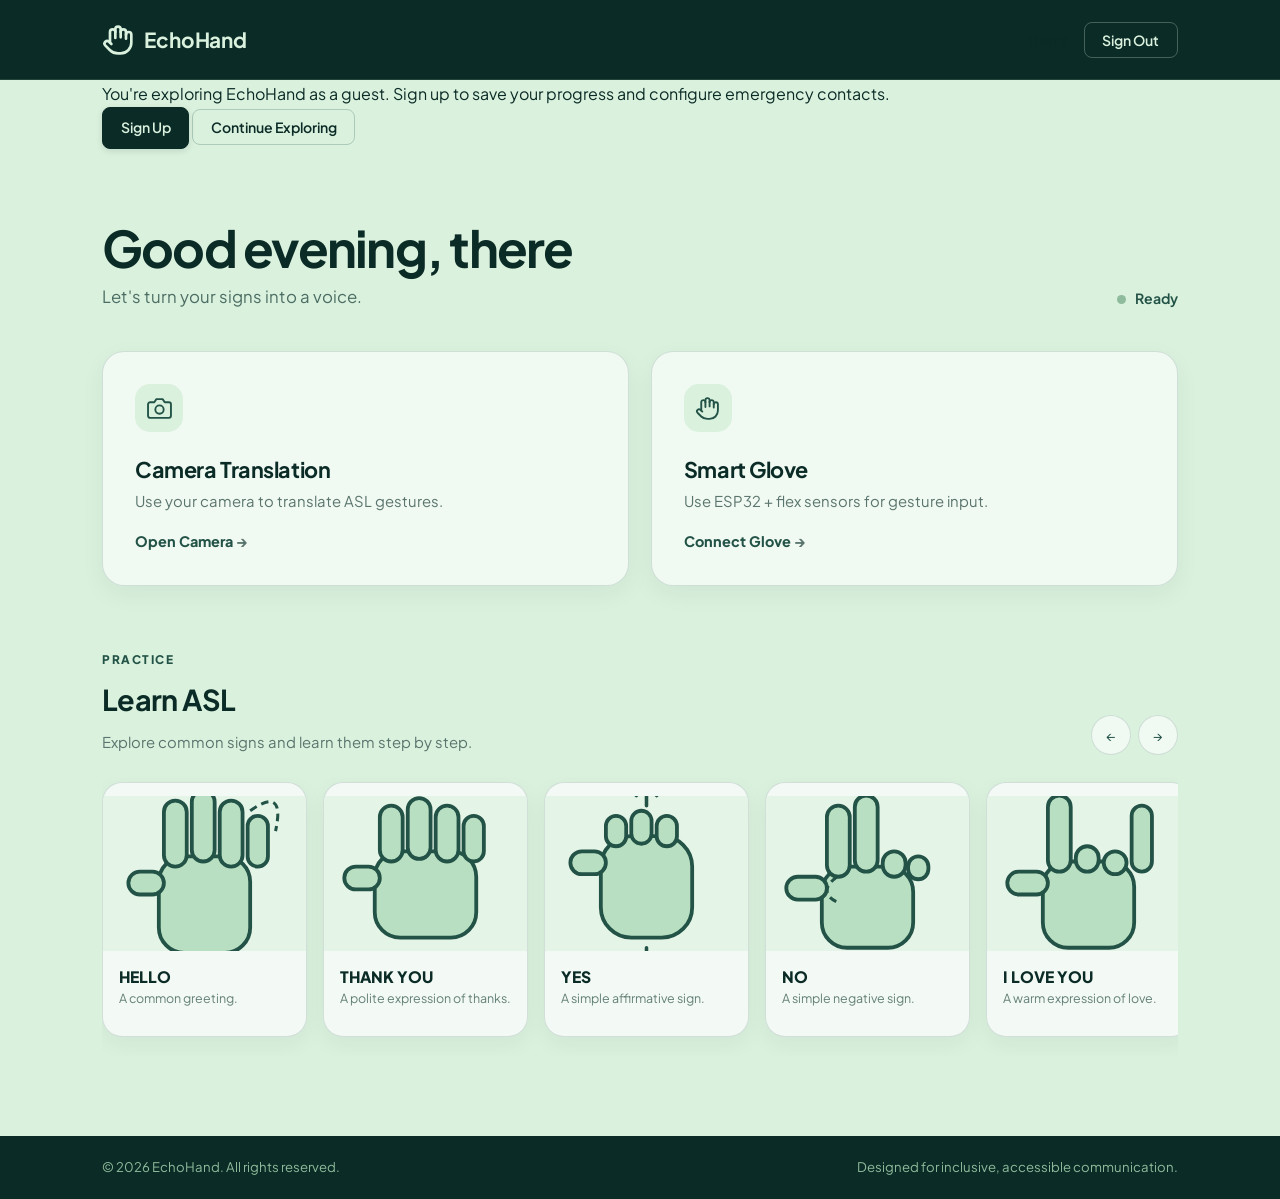
==== frontend/dashboard.html @ af63d583 "added cv model" ====
<!DOCTYPE html>
<html lang="en">
<head>
  <meta charset="UTF-8">
  <meta name="viewport" content="width=device-width, initial-scale=1.0">
  <meta name="description" content="EchoHand Dashboard — ASL communication workspace.">
  <title>Dashboard — EchoHand</title>

  <link rel="stylesheet" href="css/style.css">
  <link rel="stylesheet" href="css/dashboard.css">
</head>
<body>

  <!-- HEADER -->
  <header class="site-header db-header" id="siteHeader">
    <div class="container nav-container">
      <a href="index.html" class="brand-logo" aria-label="EchoHand Home">
        <span class="brand-icon">
          <svg viewBox="0 0 24 24" fill="none" stroke="currentColor" stroke-width="2"
               stroke-linecap="round" stroke-linejoin="round" aria-hidden="true">
            <path d="M18 11V6a2 2 0 0 0-2-2v0a2 2 0 0 0-2 2v0"/>
            <path d="M14 10V4a2 2 0 0 0-2-2v0a2 2 0 0 0-2 2v2"/>
            <path d="M10 10.5V6a2 2 0 0 0-2-2v0a2 2 0 0 0-2 2v8"/>
            <path d="M18 8a2 2 0 1 1 4 0v6a8 8 0 0 1-8 8h-2c-2.8 0-4.5-.86-5.99-2.34l-3.6-3.6a2 2 0 0 1 2.83-2.82L7 15"/>
          </svg>
        </span>
        <span>EchoHand</span>
      </a>


      <div class="nav-actions">
        <span class="db-user-name" id="dbUserName">Guest</span>
        <button class="btn btn-secondary btn-sm" id="dbLogoutBtn">Sign Out</button>
        <button class="mobile-nav-toggle" id="mobileNavToggle" aria-label="Open Navigation Menu">
          <svg width="22" height="22" viewBox="0 0 24 24" fill="none" stroke="currentColor"
               stroke-width="2" stroke-linecap="round" stroke-linejoin="round" aria-hidden="true">
            <line x1="3" y1="12" x2="21" y2="12"/>
            <line x1="3" y1="6" x2="21" y2="6"/>
            <line x1="3" y1="18" x2="21" y2="18"/>
          </svg>
        </button>
      </div>
    </div>
  </header>

  <!-- GUEST BANNER -->
  <div class="guest-banner" id="guestBanner" hidden>
    <div class="container guest-banner-inner">
      <p>You're exploring EchoHand as a guest. Sign up to save your progress and configure emergency contacts.</p>
      <div class="guest-banner-actions">
        <a href="login.html#signup" class="btn btn-primary btn-sm">Sign Up</a>
        <button class="btn btn-secondary btn-sm" id="dismissGuestBanner">Continue Exploring</button>
      </div>
    </div>
  </div>

  <!-- MAIN DASHBOARD -->
  <main class="db-main">
    <div class="container">

      <section class="db-greeting" aria-label="Greeting">
        <div class="db-greeting-text">
          <h1 id="dbGreeting">Good morning</h1>
          <p>Let's turn your signs into a voice.</p>
        </div>

        <div class="db-greeting-meta" id="dbGreetingMeta">
          <span class="db-status-dot"></span>
          <span>Ready</span>
        </div>
      </section>

      <!-- ONLY TWO MAIN INPUT CHOICES -->
      <section class="input-choice-grid" aria-label="Translation input methods">

        <button class="input-choice-card" id="openCameraBtn" type="button"
                aria-haspopup="dialog" aria-controls="cameraModal">
          <span class="input-choice-icon" aria-hidden="true">
            <svg viewBox="0 0 24 24" fill="none" stroke="currentColor" stroke-width="1.8"
                 stroke-linecap="round" stroke-linejoin="round">
              <path d="M23 19a2 2 0 0 1-2 2H3a2 2 0 0 1-2-2V8a2 2 0 0 1 2-2h4l2-3h6l2 3h4a2 2 0 0 1 2 2z"/>
              <circle cx="12" cy="13" r="4"/>
            </svg>
          </span>
          <span class="input-choice-content">
            <strong>Camera Translation</strong>
            <span>Use your camera to translate ASL gestures.</span>
            <em>Open Camera <span aria-hidden="true">→</span></em>
          </span>
        </button>

        <button class="input-choice-card" id="openGloveBtn" type="button"
                aria-haspopup="dialog" aria-controls="gloveModal">
          <span class="input-choice-icon" aria-hidden="true">
            <svg viewBox="0 0 24 24" fill="none" stroke="currentColor" stroke-width="1.8"
                 stroke-linecap="round" stroke-linejoin="round">
              <path d="M18 11V6a2 2 0 0 0-2-2v0a2 2 0 0 0-2 2v0"/>
              <path d="M14 10V4a2 2 0 0 0-2-2v0a2 2 0 0 0-2 2v2"/>
              <path d="M10 10.5V6a2 2 0 0 0-2-2v0a2 2 0 0 0-2 2v8"/>
              <path d="M18 8a2 2 0 1 1 4 0v6a8 8 0 0 1-8 8h-2c-2.8 0-4.5-.86-5.99-2.34l-3.6-3.6a2 2 0 0 1 2.83-2.82L7 15"/>
            </svg>
          </span>
          <span class="input-choice-content">
            <strong>Smart Glove</strong>
            <span>Use ESP32 + flex sensors for gesture input.</span>
            <em>Connect Glove <span aria-hidden="true">→</span></em>
          </span>
        </button>

      </section>

      <!-- ASL CARDS BELOW INPUT CHOICES -->
      <section class="asl-section" aria-labelledby="aslSectionTitle">
        <div class="section-heading-row">
          <div>
            <span class="section-eyebrow">Practice</span>
            <h2 id="aslSectionTitle">Learn ASL</h2>
            <p>Explore common signs and learn them step by step.</p>
          </div>

          <div class="scroll-controls" aria-label="ASL card navigation">
            <button type="button" class="scroll-arrow" id="aslScrollPrev"
                    aria-label="Scroll ASL cards left">←</button>
            <button type="button" class="scroll-arrow" id="aslScrollNext"
                    aria-label="Scroll ASL cards right">→</button>
          </div>
        </div>

        <div class="asl-card-track" id="aslCardTrack" tabindex="0"
             aria-label="Scrollable ASL gesture cards">

          <!-- HELLO: open hand raised near forehead, palm out -->
          <button class="asl-card" type="button" data-gesture="HELLO"
                  aria-expanded="false" aria-controls="aslExpandPanel">
            <span class="asl-card-image" aria-hidden="true">
              <svg viewBox="0 0 80 90" fill="none" xmlns="http://www.w3.org/2000/svg">
                <!-- palm -->
                <rect x="22" y="38" width="36" height="38" rx="10" fill="#b8dfc2" stroke="#235347" stroke-width="1.5"/>
                <!-- thumb -->
                <rect x="10" y="44" width="14" height="9" rx="4.5" fill="#b8dfc2" stroke="#235347" stroke-width="1.5"/>
                <!-- index -->
                <rect x="24" y="16" width="9" height="26" rx="4.5" fill="#b8dfc2" stroke="#235347" stroke-width="1.5"/>
                <!-- middle -->
                <rect x="35" y="12" width="9" height="28" rx="4.5" fill="#b8dfc2" stroke="#235347" stroke-width="1.5"/>
                <!-- ring -->
                <rect x="46" y="16" width="9" height="26" rx="4.5" fill="#b8dfc2" stroke="#235347" stroke-width="1.5"/>
                <!-- little -->
                <rect x="57" y="22" width="8" height="20" rx="4" fill="#b8dfc2" stroke="#235347" stroke-width="1.5"/>
                <!-- motion arc -->
                <path d="M58 20 Q72 10 68 28" stroke="#235347" stroke-width="1.2" stroke-dasharray="3 2" fill="none"/>
              </svg>
            </span>
            <span class="asl-card-name">HELLO</span>
            <span class="asl-card-description">A common greeting.</span>
          </button>

          <!-- THANK YOU: flat hand moves forward from chin -->
          <button class="asl-card" type="button" data-gesture="THANK YOU"
                  aria-expanded="false" aria-controls="aslExpandPanel">
            <span class="asl-card-image" aria-hidden="true">
              <svg viewBox="0 0 80 90" fill="none" xmlns="http://www.w3.org/2000/svg">
                <rect x="20" y="36" width="40" height="34" rx="10" fill="#b8dfc2" stroke="#235347" stroke-width="1.5"/>
                <rect x="8" y="42" width="14" height="9" rx="4.5" fill="#b8dfc2" stroke="#235347" stroke-width="1.5"/>
                <rect x="22" y="18" width="9" height="22" rx="4.5" fill="#b8dfc2" stroke="#235347" stroke-width="1.5"/>
                <rect x="33" y="15" width="9" height="24" rx="4.5" fill="#b8dfc2" stroke="#235347" stroke-width="1.5"/>
                <rect x="44" y="18" width="9" height="22" rx="4.5" fill="#b8dfc2" stroke="#235347" stroke-width="1.5"/>
                <rect x="55" y="22" width="8" height="18" rx="4" fill="#b8dfc2" stroke="#235347" stroke-width="1.5"/>
                <!-- forward arrow -->
                <path d="M40 78 L40 88 M36 84 L40 88 L44 84" stroke="#235347" stroke-width="1.5" stroke-linecap="round" stroke-linejoin="round"/>
              </svg>
            </span>
            <span class="asl-card-name">THANK YOU</span>
            <span class="asl-card-description">A polite expression of thanks.</span>
          </button>

          <!-- YES: fist nodding up and down -->
          <button class="asl-card" type="button" data-gesture="YES"
                  aria-expanded="false" aria-controls="aslExpandPanel">
            <span class="asl-card-image" aria-hidden="true">
              <svg viewBox="0 0 80 90" fill="none" xmlns="http://www.w3.org/2000/svg">
                <!-- fist body -->
                <rect x="22" y="30" width="36" height="40" rx="12" fill="#b8dfc2" stroke="#235347" stroke-width="1.5"/>
                <!-- curled finger tops -->
                <rect x="24" y="22" width="8" height="12" rx="4" fill="#b8dfc2" stroke="#235347" stroke-width="1.5"/>
                <rect x="34" y="20" width="8" height="13" rx="4" fill="#b8dfc2" stroke="#235347" stroke-width="1.5"/>
                <rect x="44" y="22" width="8" height="12" rx="4" fill="#b8dfc2" stroke="#235347" stroke-width="1.5"/>
                <!-- thumb side -->
                <rect x="10" y="36" width="14" height="9" rx="4.5" fill="#b8dfc2" stroke="#235347" stroke-width="1.5"/>
                <!-- nod arrows -->
                <path d="M40 74 L40 82" stroke="#235347" stroke-width="1.4" stroke-linecap="round"/>
                <path d="M36 78 L40 82 L44 78" stroke="#235347" stroke-width="1.4" stroke-linecap="round" stroke-linejoin="round"/>
                <path d="M40 18 L40 10" stroke="#235347" stroke-width="1.4" stroke-linecap="round"/>
                <path d="M36 14 L40 10 L44 14" stroke="#235347" stroke-width="1.4" stroke-linecap="round" stroke-linejoin="round"/>
              </svg>
            </span>
            <span class="asl-card-name">YES</span>
            <span class="asl-card-description">A simple affirmative sign.</span>
          </button>

          <!-- NO: index + middle tap thumb twice -->
          <button class="asl-card" type="button" data-gesture="NO"
                  aria-expanded="false" aria-controls="aslExpandPanel">
            <span class="asl-card-image" aria-hidden="true">
              <svg viewBox="0 0 80 90" fill="none" xmlns="http://www.w3.org/2000/svg">
                <rect x="22" y="42" width="36" height="32" rx="10" fill="#b8dfc2" stroke="#235347" stroke-width="1.5"/>
                <!-- thumb extended -->
                <rect x="8" y="46" width="16" height="9" rx="4.5" fill="#b8dfc2" stroke="#235347" stroke-width="1.5"/>
                <!-- index extended -->
                <rect x="24" y="18" width="9" height="28" rx="4.5" fill="#b8dfc2" stroke="#235347" stroke-width="1.5"/>
                <!-- middle extended -->
                <rect x="35" y="14" width="9" height="30" rx="4.5" fill="#b8dfc2" stroke="#235347" stroke-width="1.5"/>
                <!-- ring curled -->
                <rect x="46" y="36" width="9" height="10" rx="4.5" fill="#b8dfc2" stroke="#235347" stroke-width="1.5"/>
                <!-- little curled -->
                <rect x="56" y="38" width="8" height="9" rx="4" fill="#b8dfc2" stroke="#235347" stroke-width="1.5"/>
                <!-- tap motion -->
                <path d="M28 46 Q20 52 28 56" stroke="#235347" stroke-width="1.2" stroke-dasharray="3 2" fill="none"/>
              </svg>
            </span>
            <span class="asl-card-name">NO</span>
            <span class="asl-card-description">A simple negative sign.</span>
          </button>

          <!-- I LOVE YOU: thumb + index + little extended -->
          <button class="asl-card" type="button" data-gesture="I LOVE YOU"
                  aria-expanded="false" aria-controls="aslExpandPanel">
            <span class="asl-card-image" aria-hidden="true">
              <svg viewBox="0 0 80 90" fill="none" xmlns="http://www.w3.org/2000/svg">
                <rect x="22" y="40" width="36" height="34" rx="10" fill="#b8dfc2" stroke="#235347" stroke-width="1.5"/>
                <!-- thumb -->
                <rect x="8" y="44" width="16" height="9" rx="4.5" fill="#b8dfc2" stroke="#235347" stroke-width="1.5"/>
                <!-- index up -->
                <rect x="24" y="14" width="9" height="30" rx="4.5" fill="#b8dfc2" stroke="#235347" stroke-width="1.5"/>
                <!-- middle curled -->
                <rect x="35" y="34" width="9" height="10" rx="4.5" fill="#b8dfc2" stroke="#235347" stroke-width="1.5"/>
                <!-- ring curled -->
                <rect x="46" y="36" width="9" height="9" rx="4.5" fill="#b8dfc2" stroke="#235347" stroke-width="1.5"/>
                <!-- little up -->
                <rect x="57" y="18" width="8" height="26" rx="4" fill="#b8dfc2" stroke="#235347" stroke-width="1.5"/>
              </svg>
            </span>
            <span class="asl-card-name">I LOVE YOU</span>
            <span class="asl-card-description">A warm expression of love.</span>
          </button>

          <!-- HELP: flat hand on fist, lifts up -->
          <button class="asl-card asl-card--help" type="button" data-gesture="HELP"
                  aria-expanded="false" aria-controls="aslExpandPanel">
            <span class="asl-card-image" aria-hidden="true">
              <svg viewBox="0 0 80 90" fill="none" xmlns="http://www.w3.org/2000/svg">
                <!-- bottom fist -->
                <rect x="20" y="52" width="40" height="28" rx="12" fill="#c2d9c8" stroke="#235347" stroke-width="1.5"/>
                <!-- top flat hand -->
                <rect x="16" y="30" width="48" height="26" rx="10" fill="#b8dfc2" stroke="#235347" stroke-width="2"/>
                <!-- fingers on top hand -->
                <rect x="20" y="14" width="8" height="18" rx="4" fill="#b8dfc2" stroke="#235347" stroke-width="1.5"/>
                <rect x="30" y="10" width="8" height="22" rx="4" fill="#b8dfc2" stroke="#235347" stroke-width="1.5"/>
                <rect x="40" y="12" width="8" height="20" rx="4" fill="#b8dfc2" stroke="#235347" stroke-width="1.5"/>
                <rect x="50" y="16" width="8" height="16" rx="4" fill="#b8dfc2" stroke="#235347" stroke-width="1.5"/>
                <!-- upward arrow -->
                <path d="M40 82 L40 90" stroke="#80564f" stroke-width="1.5" stroke-linecap="round"/>
                <path d="M36 86 L40 90 L44 86" stroke="#80564f" stroke-width="1.5" stroke-linecap="round" stroke-linejoin="round"/>
              </svg>
            </span>
            <span class="asl-card-name">HELP</span>
            <span class="asl-card-description">Emergency gesture</span>
            <span class="asl-card-badge">Emergency</span>
          </button>

        </div>

        <!-- INLINE EXPAND PANEL — appears below the card track -->
        <div class="asl-expand-panel" id="aslExpandPanel" hidden
             role="region" aria-label="Gesture lesson">

          <div class="asl-expand-header">
            <div class="asl-expand-title-row">
              <span class="asl-expand-gesture-icon" id="aslExpandIcon" aria-hidden="true"></span>
              <div>
                <h3 id="aslExpandTitle">HELLO</h3>
                <span class="asl-expand-badge" id="aslExpandBadge"></span>
              </div>
            </div>
            <button class="asl-expand-close" id="aslExpandClose" type="button" aria-label="Close lesson panel">✕</button>
          </div>

          <div class="asl-expand-body">
            <div class="asl-expand-visual" id="aslExpandVisual" aria-hidden="true"></div>
            <div class="asl-expand-copy">
              <p class="asl-expand-step-label" id="aslExpandStepLabel">Step 1</p>
              <p class="asl-expand-step-title" id="aslExpandStepTitle"></p>
              <p class="asl-expand-step-text" id="aslExpandStepText"></p>
            </div>
          </div>

          <div class="asl-expand-nav">
            <button class="btn btn-secondary btn-sm" id="aslExpandPrev" type="button">← Previous</button>
            <span class="asl-expand-counter" id="aslExpandCounter">1 / 1</span>
            <button class="btn btn-primary btn-sm" id="aslExpandNext" type="button">Next →</button>
          </div>

        </div>
      </section>

    </div>
  </main>

  <!-- SHARED MODAL BACKDROP -->
  <div class="modal-backdrop" id="modalBackdrop" aria-hidden="true"></div>

  <!-- CAMERA MODAL -->
  <div class="eh-modal" id="cameraModal" role="dialog" aria-modal="true"
       aria-labelledby="cameraModalTitle" hidden>
    <div class="eh-modal-header">
      <div class="eh-modal-title-row">
        <div class="eh-modal-icon">
          <svg viewBox="0 0 24 24" fill="none" stroke="currentColor" stroke-width="2"
               stroke-linecap="round" stroke-linejoin="round" aria-hidden="true">
            <path d="M23 19a2 2 0 0 1-2 2H3a2 2 0 0 1-2-2V8a2 2 0 0 1 2-2h4l2-3h6l2 3h4a2 2 0 0 1 2 2z"/>
            <circle cx="12" cy="13" r="4"/>
          </svg>
        </div>
        <h2 id="cameraModalTitle">Camera Translation</h2>
      </div>
      <button class="eh-modal-close" id="closeCameraModal" type="button"
              aria-label="Close camera translation">
        ×
      </button>
    </div>

    <div class="camera-preview-area" id="cameraPreviewArea">
      <video id="cameraFeed" autoplay playsinline muted aria-label="Camera feed"></video>

      <div class="camera-placeholder" id="cameraPlaceholder">
        <svg viewBox="0 0 24 24" fill="none" stroke="currentColor" stroke-width="1.5"
             stroke-linecap="round" stroke-linejoin="round" aria-hidden="true">
          <path d="M23 19a2 2 0 0 1-2 2H3a2 2 0 0 1-2-2V8a2 2 0 0 1 2-2h4l2-3h6l2 3h4a2 2 0 0 1 2 2z"/>
          <circle cx="12" cy="13" r="4"/>
        </svg>
        <strong id="cameraStateTitle">Camera not started</strong>
        <span id="cameraStateText">The translation panel is ready. Start the camera when you're ready.</span>
      </div>
    </div>

    <div class="camera-status-row">
      <span class="status-indicator" id="cameraStatusIndicator"></span>
      <span id="cameraStatusLabel">Camera inactive</span>
    </div>

    <div class="camera-controls">
      <button class="btn btn-primary btn-sm" id="startCameraBtn" type="button">Start Camera</button>
      <button class="btn btn-secondary btn-sm" id="stopCameraBtn" type="button" hidden>Stop Camera</button>
      <button class="btn btn-secondary btn-sm" id="cameraDemoBtn" type="button">Demo Gesture</button>
    </div>

    <!-- Subtitle-like output BELOW the camera -->
    <div class="translation-output translation-output--camera">
      <div class="translation-subtitle" id="cameraSubtitle" aria-live="polite" aria-atomic="true">
        <span class="subtitle-placeholder">Detected words will appear here…</span>
      </div>

      <button class="speak-btn" id="cameraSpeakBtn" type="button" hidden>
        <span aria-hidden="true">🔊</span> Speak
      </button>
    </div>

    <div class="eh-modal-footer">
      <button class="btn btn-secondary btn-sm" id="clearCameraBtn" type="button">Clear</button>
      <span class="modal-source-tag">Source: Camera</span>
    </div>
  </div>

  <!-- GLOVE MODAL -->
  <div class="eh-modal" id="gloveModal" role="dialog" aria-modal="true"
       aria-labelledby="gloveModalTitle" hidden>
    <div class="eh-modal-header">
      <div class="eh-modal-title-row">
        <div class="eh-modal-icon">
          <svg viewBox="0 0 24 24" fill="none" stroke="currentColor" stroke-width="2"
               stroke-linecap="round" stroke-linejoin="round" aria-hidden="true">
            <path d="M18 11V6a2 2 0 0 0-2-2v0a2 2 0 0 0-2 2v0"/>
            <path d="M14 10V4a2 2 0 0 0-2-2v0a2 2 0 0 0-2 2v2"/>
            <path d="M10 10.5V6a2 2 0 0 0-2-2v0a2 2 0 0 0-2 2v8"/>
            <path d="M18 8a2 2 0 1 1 4 0v6a8 8 0 0 1-8 8h-2c-2.8 0-4.5-.86-5.99-2.34l-3.6-3.6a2 2 0 0 1 2.83-2.82L7 15"/>
          </svg>
        </div>
        <h2 id="gloveModalTitle">Smart Glove</h2>
      </div>
      <button class="eh-modal-close" id="closeGloveModal" type="button"
              aria-label="Close smart glove">
        ×
      </button>
    </div>

    <div class="glove-status-row">
      <div>
        <span class="status-indicator" id="gloveStatusIndicator"></span>
        <strong id="gloveStatusText">Glove not connected</strong>
      </div>
      <button class="btn btn-primary btn-sm" id="connectGloveBtn" type="button">Connect Demo</button>
    </div>

    <div class="glove-waiting-state" id="gloveWaitingState">
      <div class="glove-waiting-icon">🧤</div>
      <strong>Waiting for glove input</strong>
      <span>The panel is open. Connect the ESP32 later, or use Demo to test the interface now.</span>
    </div>

    <div class="glove-sensors" id="gloveSensors" hidden>
      <p class="glove-sensors-label">Flex Sensor Readings</p>

      <div class="sensor-row">
        <span>Thumb</span>
        <div class="sensor-bar-track"><div class="sensor-bar" id="sensorThumb"></div></div>
        <output id="sensorThumbVal">0%</output>
      </div>
      <div class="sensor-row">
        <span>Index</span>
        <div class="sensor-bar-track"><div class="sensor-bar" id="sensorIndex"></div></div>
        <output id="sensorIndexVal">0%</output>
      </div>
      <div class="sensor-row">
        <span>Middle</span>
        <div class="sensor-bar-track"><div class="sensor-bar" id="sensorMiddle"></div></div>
        <output id="sensorMiddleVal">0%</output>
      </div>
      <div class="sensor-row">
        <span>Ring</span>
        <div class="sensor-bar-track"><div class="sensor-bar" id="sensorRing"></div></div>
        <output id="sensorRingVal">0%</output>
      </div>
      <div class="sensor-row">
        <span>Little</span>
        <div class="sensor-bar-track"><div class="sensor-bar" id="sensorLittle"></div></div>
        <output id="sensorLittleVal">0%</output>
      </div>
    </div>

    <!-- Glove output is intentionally simpler than camera output -->
    <div class="translation-output translation-output--glove">
      <span class="glove-detected-label">Detected Gesture</span>
      <div class="glove-gesture-display" id="gloveGestureDisplay" aria-live="polite">—</div>

      <button class="speak-btn" id="gloveSpeakBtn" type="button" hidden>
        <span aria-hidden="true">🔊</span> Speak
      </button>
    </div>

    <div class="eh-modal-footer">
      <span class="modal-source-tag">Source: Smart Glove</span>
    </div>
  </div>

  <!-- ASL LEARNING DETAIL MODAL -->
  <div class="eh-modal eh-modal--wide" id="aslModal" role="dialog" aria-modal="true"
       aria-labelledby="aslModalTitle" hidden>
    <div class="eh-modal-header">
      <div class="eh-modal-title-row">
        <div class="eh-modal-icon">✋</div>
        <h2 id="aslModalTitle">Learn ASL</h2>
      </div>
      <button class="eh-modal-close" id="closeAslModal" type="button"
              aria-label="Close ASL lesson">×</button>
    </div>

    <div class="asl-lesson">
      <div class="asl-lesson-image" id="aslLessonImage">
        <img id="aslLessonImg" src="" alt="" hidden>
        <div class="asl-lesson-placeholder" id="aslLessonPlaceholder">
          Gesture illustration
        </div>
      </div>

      <div class="asl-lesson-copy">
        <span class="section-eyebrow" id="aslLessonEyebrow">Gesture</span>
        <h3 id="aslLessonTitle">HELLO</h3>
        <span class="asl-lesson-badge" id="aslLessonBadge"></span>
        <p id="aslLessonInstruction">Follow the steps to learn this sign.</p>
      </div>
    </div>

    <div class="asl-step-nav">
      <button class="btn btn-secondary btn-sm" id="aslPrevBtn" type="button">← Previous</button>
      <span id="aslStepCounter">Step 1 of 1</span>
      <button class="btn btn-primary btn-sm" id="aslNextBtn" type="button">Next →</button>
    </div>
  </div>

  <!-- EMERGENCY MODAL -->
  <div class="eh-modal" id="emergencyModal" role="dialog" aria-modal="true"
       aria-labelledby="emergencyModalTitle" hidden>
    <div class="eh-modal-header eh-modal-header--emergency">
      <div class="eh-modal-title-row">
        <div class="eh-modal-icon">!</div>
        <h2 id="emergencyModalTitle">Emergency Help</h2>
      </div>
      <button class="eh-modal-close" id="closeEmergencyModal" type="button"
              aria-label="Close emergency help">×</button>
    </div>

    <div class="emergency-help-badge">HELP — Emergency Gesture</div>

    <div class="emergency-gesture-visual">
      <div class="emergency-image-placeholder">HELP gesture illustration</div>
    </div>

    <div class="emergency-info-text">
      <p>Use the <strong>HELP</strong> gesture when emergency assistance is needed.</p>
      <ul>
        <li>EchoHand can request your current browser location.</li>
        <li>A Google Maps location link can be prepared.</li>
        <li>Saved emergency contacts can be used later when MongoDB/backend integration is added.</li>
      </ul>
    </div>

    <div class="emergency-location-box" id="emergencyLocationBox" hidden>
      <span id="emergencyLocationText"></span>
    </div>

    <div class="emergency-contacts-list" id="emergencyContactsList"></div>

    <div class="eh-modal-footer emergency-modal-footer">
      <button class="btn btn-secondary btn-sm" id="emergencyGetLocationBtn" type="button">
        Get My Location
      </button>
      <button class="btn btn-primary btn-sm" id="emergencyAlertBtn" type="button" hidden>
        Prepare Alert
      </button>
    </div>
  </div>

  <footer class="site-footer site-footer--slim">
    <div class="container">
      <div class="footer-bottom">
        <p>&copy; 2026 EchoHand. All rights reserved.</p>
        <p>Designed for inclusive, accessible communication.</p>
      </div>
    </div>
  </footer>

  <!-- Keep your existing global app.js. These dashboard modules are independent. -->
  <script src="js/app.js"></script>
  <script src="js/speech.js"></script>
  <script src="js/camera.js"></script>
  <script src="js/glove.js"></script>
  <script src="js/asl-learning.js"></script>
  <script src="js/emergency.js"></script>
  <script src="js/dashboard.js"></script>
</body>
</html>
---- frontend/css/style.css ----
/* ==========================================================================
   ECHOHAND - Core Design System & Global Styles
   Aesthetic: Calm, Soothing, Warm, Minimal, Accessible, Human-Centered
   Dominant Background: #DAF1DE (70% Light Mint)
   Palette: #051F20 | #0B2B26 | #163832 | #235347 | #8EBB9B | #DAF1DE
   ========================================================================== */

@import url('https://fonts.googleapis.com/css2?family=Plus+Jakarta+Sans:wght@300;400;500;600;700;800&family=Lora:ital,wght@0,400;0,500;1,400&display=swap');

:root {
  /* EchoHand Palette */
  --c-mint-light: #DAF1DE;
  /* 70% Dominant Base Background */
  --c-white-tint: #FFFFFF;
  /* Clean Card Surfaces */
  --c-mint-surface: #Eaf5ec;
  /* Soft tinted surfaces */
  --c-mint-sage: #8EBB9B;
  /* Medium Sage Accent */
  --c-forest-border: #235347;
  /* Refined border & divider tone */
  --c-forest-muted: #163832;
  /* Secondary Text */
  --c-forest-deep: #0B2B26;
  /* Headings & Dark Elements */
  --c-forest-dark: #051F20;
  /* Primary Body Text & Footers */

  /* Semantic UI Tokens */
  --bg-page: var(--c-mint-light);
  --bg-card: var(--c-white-tint);
  --bg-card-hover: #F8FDF9;
  --bg-pill: rgba(35, 83, 71, 0.08);

  --text-main: #051F20;
  --text-body: #163832;
  --text-muted: #3a5c53;
  --text-inverse: #DAF1DE;

  --border-subtle: rgba(35, 83, 71, 0.12);
  --border-card: rgba(35, 83, 71, 0.10);
  --border-focus: #235347;

  /* Restrained Warm Accent for Emergency (Calm, Not Alarmist) */
  --warm-accent: #C85A48;
  --warm-accent-subtle: rgba(200, 90, 72, 0.08);
  --warm-accent-border: rgba(200, 90, 72, 0.25);

  /* Subtle, Soft Shadows */
  --shadow-subtle: 0 2px 8px rgba(5, 31, 32, 0.03);
  --shadow-card: 0 8px 30px rgba(5, 31, 32, 0.05);
  --shadow-hover: 0 12px 36px rgba(5, 31, 32, 0.08);

  /* Typography */
  --font-sans: 'Plus Jakarta Sans', -apple-system, BlinkMacSystemFont, 'Segoe UI', Roboto, sans-serif;
  --font-serif: 'Lora', Georgia, serif;

  /* Layout */
  --max-width: 1140px;
  --header-height: 80px;
  --radius-sm: 8px;
  --radius-md: 14px;
  --radius-lg: 20px;
  --radius-full: 9999px;
  --transition-smooth: 0.25s cubic-bezier(0.2, 0.8, 0.2, 1);
}

/* Base Resets */
*,
*::before,
*::after {
  box-sizing: border-box;
  margin: 0;
  padding: 0;
}

html {
  scroll-behavior: smooth;
  font-size: 16px;
  -webkit-font-smoothing: antialiased;
  -moz-osx-font-smoothing: grayscale;
}

body {
  font-family: var(--font-sans);
  background-color: var(--bg-page);
  color: var(--text-main);
  line-height: 1.7;
  min-height: 100vh;
  position: relative;
  overflow-x: hidden;
}

.container {
  width: 100%;
  max-width: var(--max-width);
  margin-left: auto;
  margin-right: auto;
  padding-left: 2rem;
  padding-right: 2rem;
}

:focus-visible {
  outline: 2px solid var(--c-forest-border);
  outline-offset: 3px;
}

a {
  color: inherit;
  text-decoration: none;
  transition: color var(--transition-smooth);
}

button {
  font-family: inherit;
  cursor: pointer;
  border: none;
  background: none;
}

img,
svg {
  display: block;
  max-width: 100%;
}

/* ==========================================================================
   SIMPLE, CLEAN NAVBAR
   ========================================================================== */
.site-header {
  position: sticky;
  top: 0;
  z-index: 1000;
  height: var(--header-height);
  background: var(--c-forest-deep);
  border-bottom: 1px solid rgba(218, 241, 222, 0.12);
  transition: background var(--transition-smooth), border-color var(--transition-smooth);
}

.site-header.scrolled {
  background: #08211d;
  border-bottom-color: rgba(218, 241, 222, 0.18);
  box-shadow: 0 4px 16px rgba(5, 31, 32, 0.15);
}

.nav-container {
  display: flex;
  align-items: center;
  justify-content: space-between;
  height: 100%;
}

/* Calm Logo */
.brand-logo {
  display: flex;
  align-items: center;
  gap: 0.65rem;
  font-size: 1.3rem;
  font-weight: 700;
  letter-spacing: -0.01em;
  color: var(--c-mint-light);
}

.brand-icon {
  width: 32px;
  height: 32px;
  color: var(--c-mint-light);
  display: flex;
  align-items: center;
  justify-content: center;
}

.nav-menu {
  display: flex;
  align-items: center;
  list-style: none;
  gap: 2.25rem;
}

.nav-link {
  font-size: 0.95rem;
  font-weight: 500;
  color: var(--c-mint-light);
  opacity: 0.85;
  position: relative;
  padding: 0.4rem 0;
  transition: all var(--transition-smooth);
}

.nav-link:hover {
  opacity: 1;
  color: #FFFFFF;
}

.nav-link::after {
  content: '';
  position: absolute;
  bottom: 0;
  left: 50%;
  width: 0;
  height: 2px;
  background-color: var(--c-mint-sage);
  transition: width var(--transition-smooth), left var(--transition-smooth);
  border-radius: 2px;
}

.nav-link:hover::after {
  width: 100%;
  left: 0;
}

.nav-actions {
  display: flex;
  align-items: center;
  gap: 1rem;
}

/* Header Action Buttons */
.site-header .btn-secondary {
  color: var(--c-mint-light);
  border-color: rgba(218, 241, 222, 0.28);
}

.site-header .btn-secondary:hover {
  background-color: rgba(218, 241, 222, 0.12);
  border-color: var(--c-mint-light);
  color: #FFFFFF;
}

.site-header .btn-primary {
  background-color: var(--c-mint-light);
  color: var(--c-forest-dark);
  border-color: var(--c-mint-light);
  font-weight: 700;
}

.site-header .btn-primary:hover {
  background-color: #FFFFFF;
  color: var(--c-forest-dark);
  border-color: #FFFFFF;
  box-shadow: 0 4px 14px rgba(0, 0, 0, 0.25);
}

.mobile-nav-toggle {
  display: none;
  width: 40px;
  height: 40px;
  border-radius: var(--radius-sm);
  color: var(--c-mint-light);
  align-items: center;
  justify-content: center;
}

/* ==========================================================================
   BUTTONS & ACCENTS
   ========================================================================== */
.btn {
  display: inline-flex;
  align-items: center;
  justify-content: center;
  gap: 0.5rem;
  padding: 0.75rem 1.45rem;
  font-size: 0.95rem;
  font-weight: 600;
  border-radius: var(--radius-md);
  transition: all var(--transition-smooth);
  cursor: pointer;
  text-decoration: none;
  white-space: nowrap;
}

/* Primary Button: Deep forest green with mint-cream text */
.btn-primary {
  background-color: var(--c-forest-deep);
  color: var(--c-mint-light);
  border: 1px solid var(--c-forest-deep);
  box-shadow: 0 2px 6px rgba(5, 31, 32, 0.12);
}

.btn-primary:hover {
  background-color: var(--c-forest-dark);
  color: #FFFFFF;
  transform: translateY(-1px);
  box-shadow: 0 4px 12px rgba(5, 31, 32, 0.16);
}

/* Secondary Button: Clean white card or light button with dark green text */
.btn-secondary {
  background-color: transparent;
  color: var(--c-forest-deep);
  border: 1px solid rgba(35, 83, 71, 0.25);
}

.btn-secondary:hover {
  background-color: rgba(255, 255, 255, 0.6);
  border-color: var(--c-forest-border);
  color: var(--c-forest-dark);
}

.btn-text-link {
  font-size: 0.95rem;
  font-weight: 600;
  color: var(--c-forest-deep);
  display: inline-flex;
  align-items: center;
  gap: 0.4rem;
  padding: 0.4rem 0.6rem;
}

.btn-text-link:hover {
  color: var(--c-forest-border);
}

.btn-sm {
  padding: 0.5rem 1.1rem;
  font-size: 0.88rem;
  border-radius: var(--radius-sm);
}

.btn-lg {
  padding: 0.95rem 1.85rem;
  font-size: 1.05rem;
  border-radius: var(--radius-md);
}

/* Minimal Badge */
.subtle-badge {
  display: inline-flex;
  align-items: center;
  gap: 0.5rem;
  padding: 0.35rem 0.85rem;
  background-color: rgba(35, 83, 71, 0.08);
  color: var(--c-forest-muted);
  font-size: 0.785rem;
  font-weight: 600;
  letter-spacing: 0.06em;
  text-transform: uppercase;
  border-radius: var(--radius-full);
}

/* Section Header Structure */
.section-header {
  text-align: center;
  max-width: 680px;
  margin: 0 auto 3.5rem auto;
}

.section-title {
  font-size: 2.25rem;
  font-weight: 700;
  line-height: 1.3;
  letter-spacing: -0.02em;
  color: var(--c-forest-dark);
  margin-top: 0.75rem;
  margin-bottom: 0.85rem;
}

.section-subtitle {
  font-size: 1.05rem;
  color: var(--text-muted);
  line-height: 1.7;
}

/* ==========================================================================
   COMPACT CALM FOOTER
   ========================================================================== */
.site-footer {
  background-color: var(--c-forest-deep);
  color: var(--c-mint-light);
  padding: 0.5rem 0 1.15rem;
  margin-top: 6rem;
}

.footer-inner {
  display: flex;
  align-items: center;
  justify-content: space-between;
  flex-wrap: wrap;
  gap: 2rem;
  padding-bottom: 2rem;
  border-bottom: 1px solid rgba(218, 241, 222, 0.12);
}

.footer-brand h4 {
  font-size: 1.2rem;
  font-weight: 700;
  color: #FFFFFF;
  margin-bottom: 0.35rem;
}

.footer-brand p {
  font-size: 0.9rem;
  color: var(--c-mint-sage);
  max-width: 320px;
  line-height: 1.6;
}

.footer-nav {
  display: flex;
  gap: 2rem;
  list-style: none;
}

.footer-nav a {
  font-size: 0.9rem;
  color: var(--c-mint-light);
  opacity: 0.85;
  transition: opacity var(--transition-smooth);
}

.footer-nav a:hover {
  opacity: 1;
  color: #FFFFFF;
}

.footer-bottom {
  display: flex;
  align-items: center;
  justify-content: space-between;
  padding-top: 1.5rem;
  font-size: 0.825rem;
  color: var(--c-mint-sage);
}

/* Slim footer variant — copyright only, no duplicate nav */
.site-footer--slim {
  padding: 1.25rem 0;
  margin-top: 0;
}

.site-footer--slim .footer-bottom {
  padding-top: 0;
  border-top: none;
}

.toast-container {
  position: fixed;
  bottom: 24px;
  right: 24px;
  z-index: 9999;
  display: flex;
  flex-direction: column;
  gap: 8px;
  pointer-events: none;
}

.toast {
  pointer-events: auto;
  display: flex;
  align-items: center;
  gap: 10px;
  background: var(--c-forest-deep);
  color: var(--c-mint-light);
  padding: 12px 18px;
  border-radius: var(--radius-sm);
  font-size: 0.875rem;
  box-shadow: 0 4px 16px rgba(5, 31, 32, 0.15);
  transform: translateY(12px);
  opacity: 0;
  transition: all 0.25s ease-out;
}

.toast.show {
  transform: translateY(0);
  opacity: 1;
}

/* Responsive */
@media (max-width: 768px) {
  .nav-menu {
    display: none;
    position: absolute;
    top: var(--header-height);
    left: 0;
    right: 0;
    background: var(--c-mint-light);
    flex-direction: column;
    padding: 1.5rem;
    gap: 1.25rem;
    border-bottom: 1px solid var(--border-subtle);
  }

  .nav-menu.is-active {
    display: flex;
  }

  .mobile-nav-toggle {
    display: flex;
  }

  .footer-inner {
    flex-direction: column;
    align-items: flex-start;
  }

  .footer-bottom {
    flex-direction: column;
    gap: 0.75rem;
    text-align: center;
  }
}
---- frontend/css/dashboard.css ----
/* =========================================================
   EchoHand Dashboard
   New dashboard-specific styling only.
   Existing global style.css remains the base theme.
   ========================================================= */

:root {
  --eh-dark: #0B2B26;
  --eh-deep: #051F20;
  --eh-green: #235347;
  --eh-mid: #163832;
  --eh-soft: #8EBB9B;
  --eh-mint: #DAF1DE;
  --eh-white: #f7fbf8;
  --eh-border: rgba(35, 83, 71, 0.16);
  --eh-shadow: 0 18px 45px rgba(5, 31, 32, 0.12);
  --eh-radius: 22px;
  --eh-transition: 220ms ease;
}

body {
  background: var(--eh-mint);
  color: var(--eh-dark);
}

.db-main {
  min-height: calc(100vh - 150px);
  padding: 4.5rem 0 5rem;
}

.db-greeting {
  display: flex;
  align-items: flex-end;
  justify-content: space-between;
  gap: 2rem;
  margin-bottom: 2.5rem;
}

.db-greeting-text h1 {
  margin: 0 0 0.45rem;
  color: var(--eh-dark);
  font-size: clamp(2rem, 4vw, 3.15rem);
  line-height: 1.08;
  letter-spacing: -0.035em;
}

.db-greeting-text p {
  margin: 0;
  color: #4c6d63;
  font-size: 1.05rem;
}

.db-greeting-meta {
  display: inline-flex;
  align-items: center;
  gap: 0.55rem;
  color: var(--eh-green);
  font-size: 0.88rem;
  font-weight: 650;
  white-space: nowrap;
}

.db-status-dot,
.status-indicator {
  width: 9px;
  height: 9px;
  border-radius: 50%;
  display: inline-block;
  background: var(--eh-soft);
}

.status-indicator.is-active {
  background: #5f9b72;
  box-shadow: 0 0 0 4px rgba(95, 155, 114, 0.14);
}

.status-indicator.is-error {
  background: #9a6c63;
}

/* =========================================================
   TWO INPUT CHOICES
   ========================================================= */

.input-choice-grid {
  display: grid;
  grid-template-columns: repeat(2, minmax(0, 1fr));
  gap: 1.35rem;
  margin-bottom: 4rem;
}

.input-choice-card {
  min-height: 220px;
  border: 1px solid var(--eh-border);
  border-radius: var(--eh-radius);
  background: rgba(247, 251, 248, 0.78);
  box-shadow: 0 8px 25px rgba(5, 31, 32, 0.055);
  padding: 2rem;
  text-align: left;
  color: var(--eh-dark);
  cursor: pointer;
  display: flex;
  flex-direction: column;
  align-items: flex-start;
  justify-content: space-between;
  gap: 1.5rem;
  transition:
    transform var(--eh-transition),
    box-shadow var(--eh-transition),
    border-color var(--eh-transition),
    background var(--eh-transition);
}

.input-choice-card:hover {
  transform: translateY(-5px);
  background: #fff;
  border-color: rgba(35, 83, 71, 0.28);
  box-shadow: var(--eh-shadow);
}

.input-choice-card:focus-visible {
  outline: 3px solid rgba(35, 83, 71, 0.28);
  outline-offset: 4px;
}

.input-choice-icon {
  width: 48px;
  height: 48px;
  display: grid;
  place-items: center;
  border-radius: 15px;
  background: var(--eh-mint);
  color: var(--eh-green);
  transition: transform var(--eh-transition);
}

.input-choice-card:hover .input-choice-icon {
  transform: scale(1.06) rotate(-2deg);
}

.input-choice-icon svg {
  width: 25px;
  height: 25px;
}

.input-choice-content {
  display: flex;
  flex-direction: column;
  gap: 0.45rem;
}

.input-choice-content strong {
  font-size: 1.35rem;
  letter-spacing: -0.02em;
}

.input-choice-content span {
  color: #5a756d;
  font-size: 0.93rem;
  line-height: 1.55;
}

.input-choice-content em {
  margin-top: 0.55rem;
  color: var(--eh-green);
  font-size: 0.9rem;
  font-style: normal;
  font-weight: 750;
}

/* =========================================================
   ASL HORIZONTAL CAROUSEL
   ========================================================= */

.asl-section {
  margin-top: 0.5rem;
}

.section-heading-row {
  display: flex;
  align-items: flex-end;
  justify-content: space-between;
  gap: 2rem;
  margin-bottom: 1.35rem;
}

.section-eyebrow {
  display: block;
  margin-bottom: 0.35rem;
  color: var(--eh-green);
  font-size: 0.74rem;
  font-weight: 800;
  letter-spacing: 0.13em;
  text-transform: uppercase;
}

.section-heading-row h2 {
  margin: 0;
  color: var(--eh-dark);
  font-size: 1.8rem;
  letter-spacing: -0.025em;
}

.section-heading-row p {
  margin: 0.35rem 0 0;
  color: #5a756d;
  font-size: 0.93rem;
}

.scroll-controls {
  display: flex;
  gap: 0.45rem;
}

.scroll-arrow {
  width: 40px;
  height: 40px;
  border: 1px solid var(--eh-border);
  border-radius: 50%;
  background: rgba(247, 251, 248, 0.78);
  color: var(--eh-green);
  cursor: pointer;
  transition: transform var(--eh-transition), background var(--eh-transition);
}

.scroll-arrow:hover {
  transform: translateY(-2px);
  background: #fff;
}

.asl-card-track {
  display: flex;
  gap: 1rem;
  overflow-x: auto;
  overflow-y: hidden;
  padding: 0.35rem 0.15rem 1.2rem;
  scroll-behavior: smooth;
  scrollbar-width: thin;
  scrollbar-color: rgba(35, 83, 71, 0.28) transparent;
  overscroll-behavior-inline: contain;
  scroll-snap-type: x proximity;
}

.asl-card-track::-webkit-scrollbar {
  height: 7px;
}

.asl-card-track::-webkit-scrollbar-track {
  background: transparent;
}

.asl-card-track::-webkit-scrollbar-thumb {
  background: rgba(35, 83, 71, 0.22);
  border-radius: 99px;
}

.asl-card {
  position: relative;
  flex: 0 0 205px;
  min-height: 255px;
  padding: 0;
  overflow: hidden;
  border: 1px solid var(--eh-border);
  border-radius: 20px;
  background: rgba(247, 251, 248, 0.85);
  color: var(--eh-dark);
  text-align: left;
  cursor: pointer;
  scroll-snap-align: start;
  box-shadow: 0 7px 22px rgba(5, 31, 32, 0.05);
  transition: transform var(--eh-transition), box-shadow var(--eh-transition), border-color var(--eh-transition);
}

.asl-card:hover {
  transform: translateY(-6px);
  background: #fff;
  border-color: rgba(35, 83, 71, 0.25);
  box-shadow: 0 16px 35px rgba(5, 31, 32, 0.1);
}

.asl-card:focus-visible {
  outline: 3px solid rgba(35, 83, 71, 0.28);
  outline-offset: 3px;
}

.asl-card-image {
  display: grid;
  place-items: center;
  height: 155px;
  overflow: hidden;
  background: rgba(218, 241, 222, 0.58);
}

.asl-card-image img {
  width: 100%;
  height: 100%;
  object-fit: cover;
}

.asl-image-fallback {
  color: var(--eh-green);
  font-size: 1rem;
  font-weight: 800;
  letter-spacing: 0.08em;
}

.asl-card-name {
  display: block;
  padding: 1rem 1rem 0.2rem;
  font-weight: 800;
  font-size: 0.98rem;
}

.asl-card-description {
  display: block;
  padding: 0 1rem 1rem;
  color: #638078;
  font-size: 0.78rem;
  line-height: 1.4;
}

.asl-card-badge {
  position: absolute;
  top: 10px;
  left: 10px;
  padding: 0.35rem 0.55rem;
  border-radius: 8px;
  background: var(--eh-dark);
  color: var(--eh-mint);
  font-size: 0.65rem;
  font-weight: 800;
  letter-spacing: 0.06em;
  text-transform: uppercase;
}

/* =========================================================
   MODALS
   ========================================================= */

.modal-backdrop {
  position: fixed;
  inset: 0;
  z-index: 1010;
  background: rgba(5, 31, 32, 0.45);
  backdrop-filter: blur(5px);
  -webkit-backdrop-filter: blur(5px);
  opacity: 0;
  visibility: hidden;
  transition: opacity 220ms ease, visibility 220ms ease;
}

.modal-backdrop.is-open {
  opacity: 1;
  visibility: visible;
}

.eh-modal {
  position: fixed;
  z-index: 1020;
  top: 50%;
  left: 50%;
  width: min(720px, calc(100vw - 2rem));
  max-height: min(88vh, 820px);
  overflow-y: auto;
  transform: translate(-50%, -47%) scale(0.975);
  opacity: 0;
  visibility: hidden;
  border: 1px solid rgba(35, 83, 71, 0.16);
  border-radius: 22px;
  background: #f8fcf9;
  color: var(--eh-dark);
  box-shadow: 0 28px 80px rgba(5, 31, 32, 0.23);
  transition:
    opacity 220ms ease,
    transform 240ms cubic-bezier(.2,.8,.2,1),
    visibility 220ms ease;
  /* hidden attribute must not override visibility */
  display: block !important;
}

.eh-modal.is-open {
  transform: translate(-50%, -50%) scale(1);
  opacity: 1;
  visibility: visible;
}

.eh-modal--wide {
  width: min(860px, calc(100vw - 2rem));
}

.eh-modal-header {
  position: sticky;
  top: 0;
  z-index: 2;
  display: flex;
  align-items: center;
  justify-content: space-between;
  gap: 1rem;
  padding: 1rem 1.2rem;
  border-bottom: 1px solid rgba(35, 83, 71, 0.1);
  background: rgba(248, 252, 249, 0.94);
  backdrop-filter: blur(10px);
}

.eh-modal-title-row {
  display: flex;
  align-items: center;
  gap: 0.75rem;
}

.eh-modal-title-row h2 {
  margin: 0;
  font-size: 1.05rem;
}

.eh-modal-icon {
  width: 34px;
  height: 34px;
  display: grid;
  place-items: center;
  border-radius: 11px;
  background: var(--eh-mint);
  color: var(--eh-green);
}

.eh-modal-icon svg {
  width: 19px;
  height: 19px;
}

.eh-modal-close {
  width: 34px;
  height: 34px;
  border: 0;
  border-radius: 50%;
  background: transparent;
  color: var(--eh-dark);
  font-size: 1.55rem;
  line-height: 1;
  cursor: pointer;
  transition: background var(--eh-transition), transform var(--eh-transition);
}

.eh-modal-close:hover {
  background: rgba(35, 83, 71, 0.08);
  transform: rotate(3deg);
}

.camera-preview-area {
  position: relative;
  min-height: 330px;
  margin: 1.1rem 1.2rem 0;
  overflow: hidden;
  border-radius: 16px;
  background: #102f2a;
}

.camera-preview-area video {
  width: 100%;
  height: 330px;
  display: block;
  object-fit: cover;
  background: #102f2a;
}

.camera-placeholder {
  position: absolute;
  inset: 0;
  display: flex;
  flex-direction: column;
  align-items: center;
  justify-content: center;
  gap: 0.55rem;
  padding: 2rem;
  color: var(--eh-mint);
  text-align: center;
}

.camera-placeholder svg {
  width: 42px;
  height: 42px;
  margin-bottom: 0.35rem;
}

.camera-placeholder strong {
  font-size: 1rem;
}

.camera-placeholder span {
  max-width: 430px;
  color: rgba(218, 241, 222, 0.75);
  font-size: 0.82rem;
  line-height: 1.5;
}

.camera-status-row {
  display: flex;
  align-items: center;
  gap: 0.5rem;
  padding: 0.8rem 1.2rem 0;
  color: #617b73;
  font-size: 0.8rem;
}

.camera-controls {
  display: flex;
  flex-wrap: wrap;
  gap: 0.55rem;
  padding: 0.8rem 1.2rem;
}

.translation-output {
  margin: 0 1.2rem 1rem;
  border: 1px solid rgba(35, 83, 71, 0.1);
  border-radius: 15px;
  background: rgba(218, 241, 222, 0.36);
}

.translation-output--camera {
  padding: 0.65rem;
}

.translation-subtitle {
  min-height: 58px;
  display: flex;
  align-items: center;
  justify-content: center;
  padding: 0.65rem 1rem;
  color: var(--eh-dark);
  font-size: clamp(1rem, 2.3vw, 1.35rem);
  font-weight: 700;
  text-align: center;
  letter-spacing: -0.01em;
  overflow: hidden;
}

.translation-subtitle .subtitle-text {
  display: inline-block;
  animation: subtitleIn 260ms ease both;
}

@keyframes subtitleIn {
  from {
    opacity: 0;
    transform: translateY(8px);
  }
  to {
    opacity: 1;
    transform: translateY(0);
  }
}

.subtitle-placeholder {
  color: #789088;
  font-size: 0.86rem;
  font-weight: 500;
}

.speak-btn {
  margin: 0 auto 0.55rem;
  display: flex;
  align-items: center;
  justify-content: center;
  gap: 0.45rem;
  border: 0;
  background: transparent;
  color: var(--eh-green);
  font-weight: 800;
  cursor: pointer;
}

.glove-status-row {
  display: flex;
  align-items: center;
  justify-content: space-between;
  gap: 1rem;
  padding: 1rem 1.2rem;
}

.glove-status-row > div {
  display: flex;
  align-items: center;
  gap: 0.5rem;
}

.glove-waiting-state {
  margin: 0 1.2rem 1rem;
  padding: 1.35rem;
  border: 1px dashed rgba(35, 83, 71, 0.2);
  border-radius: 16px;
  background: rgba(218, 241, 222, 0.28);
  display: flex;
  flex-direction: column;
  align-items: center;
  gap: 0.45rem;
  text-align: center;
}

.glove-waiting-icon {
  font-size: 2rem;
}

.glove-waiting-state span {
  max-width: 450px;
  color: #678179;
  font-size: 0.82rem;
  line-height: 1.5;
}

.glove-sensors {
  padding: 0 1.2rem 1rem;
}

.glove-sensors-label,
.glove-detected-label {
  margin: 0 0 0.65rem;
  color: #5c776e;
  font-size: 0.76rem;
  font-weight: 800;
  letter-spacing: 0.08em;
  text-transform: uppercase;
}

.sensor-row {
  display: grid;
  grid-template-columns: 62px 1fr 45px;
  align-items: center;
  gap: 0.65rem;
  margin-bottom: 0.55rem;
  color: #5e786f;
  font-size: 0.76rem;
}

.sensor-row output {
  text-align: right;
  font-variant-numeric: tabular-nums;
}

.sensor-bar-track {
  height: 7px;
  overflow: hidden;
  border-radius: 99px;
  background: rgba(35, 83, 71, 0.1);
}

.sensor-bar {
  width: 0;
  height: 100%;
  border-radius: inherit;
  background: var(--eh-green);
  transition: width 260ms ease;
}

.translation-output--glove {
  padding: 1rem;
  text-align: center;
}

.glove-detected-label {
  margin-bottom: 0.3rem;
}

.glove-gesture-display {
  min-height: 54px;
  display: grid;
  place-items: center;
  color: var(--eh-dark);
  font-size: 1.65rem;
  font-weight: 800;
  letter-spacing: -0.02em;
}

.modal-source-tag {
  color: #789088;
  font-size: 0.72rem;
}

.eh-modal-footer {
  display: flex;
  align-items: center;
  justify-content: space-between;
  gap: 1rem;
  padding: 0.9rem 1.2rem 1.1rem;
  border-top: 1px solid rgba(35, 83, 71, 0.08);
}

/* =========================================================
   ASL LESSON
   ========================================================= */

.asl-lesson {
  display: grid;
  grid-template-columns: minmax(250px, 0.95fr) minmax(0, 1.05fr);
  gap: 1.3rem;
  padding: 1.2rem;
}

.asl-lesson-image {
  min-height: 300px;
  overflow: hidden;
  display: grid;
  place-items: center;
  border-radius: 17px;
  background: rgba(218, 241, 222, 0.5);
}

.asl-lesson-image img {
  width: 100%;
  height: 100%;
  max-height: 360px;
  object-fit: contain;
}

.asl-lesson-placeholder {
  color: var(--eh-green);
  font-size: 0.9rem;
  font-weight: 700;
}

.asl-lesson-copy {
  align-self: center;
}

.asl-lesson-copy h3 {
  margin: 0 0 0.65rem;
  font-size: clamp(1.7rem, 4vw, 2.5rem);
  letter-spacing: -0.035em;
}

.asl-lesson-badge {
  display: inline-block;
  margin-bottom: 1rem;
  color: var(--eh-green);
  font-size: 0.76rem;
  font-weight: 800;
  text-transform: uppercase;
  letter-spacing: 0.08em;
}

.asl-lesson-copy p {
  margin: 0;
  color: #607a72;
  line-height: 1.65;
}

.asl-step-nav {
  display: flex;
  align-items: center;
  justify-content: space-between;
  gap: 1rem;
  padding: 1rem 1.2rem 1.2rem;
  border-top: 1px solid rgba(35, 83, 71, 0.08);
  color: #5e786f;
  font-size: 0.82rem;
  font-weight: 700;
}

/* =========================================================
   EMERGENCY
   ========================================================= */

.eh-modal-header--emergency .eh-modal-icon {
  background: rgba(154, 108, 99, 0.12);
  color: #80564f;
}

.emergency-help-badge {
  margin: 1rem 1.2rem 0;
  color: #80564f;
  font-size: 0.75rem;
  font-weight: 850;
  letter-spacing: 0.08em;
  text-transform: uppercase;
}

.emergency-gesture-visual {
  margin: 1rem 1.2rem;
  height: 190px;
  display: grid;
  place-items: center;
  border-radius: 16px;
  background: rgba(218, 241, 222, 0.45);
}

.emergency-image-placeholder {
  color: var(--eh-green);
  font-size: 0.88rem;
  font-weight: 700;
}

.emergency-info-text {
  padding: 0 1.2rem 1rem;
  color: #5f7971;
  line-height: 1.6;
  font-size: 0.88rem;
}

.emergency-info-text p {
  margin: 0 0 0.7rem;
}

.emergency-info-text ul {
  margin: 0;
  padding-left: 1.2rem;
}

.emergency-location-box {
  margin: 0 1.2rem 1rem;
  padding: 0.8rem 1rem;
  border-radius: 12px;
  background: rgba(218, 241, 222, 0.55);
  color: var(--eh-green);
  font-size: 0.8rem;
}

/* =========================================================
   ASL INLINE EXPAND PANEL
   ========================================================= */

.asl-expand-panel {
  margin-top: 1.1rem;
  border: 1px solid rgba(35, 83, 71, 0.18);
  border-radius: 20px;
  background: #fff;
  box-shadow: 0 10px 32px rgba(5, 31, 32, 0.08);
  overflow: hidden;
  /* animate open */
  animation: expandIn 260ms cubic-bezier(.2,.8,.2,1) both;
}

@keyframes expandIn {
  from { opacity: 0; transform: translateY(-8px); }
  to   { opacity: 1; transform: translateY(0); }
}

.asl-expand-panel[hidden] {
  display: none;
}

.asl-expand-header {
  display: flex;
  align-items: center;
  justify-content: space-between;
  gap: 1rem;
  padding: 1rem 1.25rem;
  border-bottom: 1px solid rgba(35, 83, 71, 0.1);
  background: rgba(218, 241, 222, 0.35);
}

.asl-expand-title-row {
  display: flex;
  align-items: center;
  gap: 0.85rem;
}

.asl-expand-gesture-icon {
  width: 52px;
  height: 52px;
  display: grid;
  place-items: center;
  border-radius: 14px;
  background: rgba(218, 241, 222, 0.7);
  border: 1px solid rgba(35, 83, 71, 0.14);
  flex-shrink: 0;
}

.asl-expand-gesture-icon svg {
  width: 36px;
  height: 36px;
}

.asl-expand-title-row h3 {
  margin: 0 0 0.2rem;
  font-size: 1.15rem;
  letter-spacing: -0.02em;
  color: var(--eh-dark);
}

.asl-expand-badge {
  font-size: 0.7rem;
  font-weight: 800;
  letter-spacing: 0.07em;
  text-transform: uppercase;
  color: var(--eh-green);
}

.asl-expand-badge.is-emergency {
  color: #80564f;
}

.asl-expand-close {
  width: 32px;
  height: 32px;
  border: 0;
  border-radius: 50%;
  background: transparent;
  color: var(--eh-dark);
  font-size: 1.1rem;
  cursor: pointer;
  transition: background var(--eh-transition);
  flex-shrink: 0;
}

.asl-expand-close:hover {
  background: rgba(35, 83, 71, 0.1);
}

.asl-expand-body {
  display: grid;
  grid-template-columns: 200px 1fr;
  gap: 1.5rem;
  padding: 1.35rem 1.25rem;
  align-items: center;
}

.asl-expand-visual {
  height: 180px;
  display: grid;
  place-items: center;
  border-radius: 14px;
  background: rgba(218, 241, 222, 0.5);
  border: 1px solid rgba(35, 83, 71, 0.1);
}

.asl-expand-visual svg {
  width: 110px;
  height: 110px;
}

.asl-expand-step-label {
  margin: 0 0 0.3rem;
  font-size: 0.72rem;
  font-weight: 800;
  letter-spacing: 0.1em;
  text-transform: uppercase;
  color: var(--eh-green);
}

.asl-expand-step-title {
  margin: 0 0 0.55rem;
  font-size: 1.15rem;
  font-weight: 700;
  color: var(--eh-dark);
  letter-spacing: -0.015em;
}

.asl-expand-step-text {
  margin: 0;
  color: #5a756d;
  font-size: 0.92rem;
  line-height: 1.65;
}

.asl-expand-nav {
  display: flex;
  align-items: center;
  justify-content: space-between;
  gap: 1rem;
  padding: 0.9rem 1.25rem 1.1rem;
  border-top: 1px solid rgba(35, 83, 71, 0.08);
}

.asl-expand-counter {
  font-size: 0.82rem;
  font-weight: 700;
  color: #5e786f;
}

/* active card highlight */
.asl-card.is-active {
  border-color: rgba(35, 83, 71, 0.4);
  background: #fff;
  box-shadow: 0 0 0 3px rgba(35, 83, 71, 0.1);
}

@media (max-width: 600px) {
  .asl-expand-body {
    grid-template-columns: 1fr;
  }
  .asl-expand-visual {
    height: 140px;
  }
}

/* =========================================================
   EMERGENCY MODAL — contacts list
   ========================================================= */

.emergency-contacts-list {
  padding: 0 1.2rem 0.5rem;
  display: flex;
  flex-direction: column;
  gap: 0.55rem;
}

.emergency-contact-item {
  display: flex;
  align-items: center;
  justify-content: space-between;
  gap: 1rem;
  padding: 0.7rem 1rem;
  border-radius: 12px;
  background: rgba(218, 241, 222, 0.4);
  border: 1px solid rgba(35, 83, 71, 0.1);
  font-size: 0.88rem;
}

.emergency-contact-name {
  font-weight: 700;
  color: var(--eh-dark);
}

.emergency-contact-phone {
  color: #5a756d;
  font-size: 0.82rem;
}

.emergency-whatsapp-btn {
  display: inline-flex;
  align-items: center;
  gap: 0.35rem;
  padding: 0.35rem 0.75rem;
  border-radius: 8px;
  background: #25D366;
  color: #fff;
  font-size: 0.78rem;
  font-weight: 700;
  text-decoration: none;
  transition: opacity var(--eh-transition);
  white-space: nowrap;
}

.emergency-whatsapp-btn:hover {
  opacity: 0.88;
}



@media (max-width: 760px) {
  .db-main {
    padding-top: 3rem;
  }

  .db-greeting {
    align-items: flex-start;
    flex-direction: column;
    margin-bottom: 1.8rem;
  }

  .input-choice-grid {
    grid-template-columns: 1fr;
    margin-bottom: 3rem;
  }

  .input-choice-card {
    min-height: 185px;
  }

  .section-heading-row {
    align-items: flex-start;
  }

  .scroll-controls {
    display: none;
  }

  .asl-card {
    flex-basis: 180px;
  }

  .eh-modal {
    width: min(94vw, 720px);
    max-height: 90vh;
  }

  .camera-preview-area,
  .camera-preview-area video {
    min-height: 245px;
    height: 245px;
  }

  .asl-lesson {
    grid-template-columns: 1fr;
  }

  .asl-lesson-image {
    min-height: 230px;
  }
}

@media (prefers-reduced-motion: reduce) {
  .input-choice-card,
  .input-choice-icon,
  .asl-card,
  .scroll-arrow,
  .eh-modal,
  .modal-backdrop,
  .subtitle-text {
    transition: none !important;
    animation: none !important;
    scroll-behavior: auto !important;
  }
}
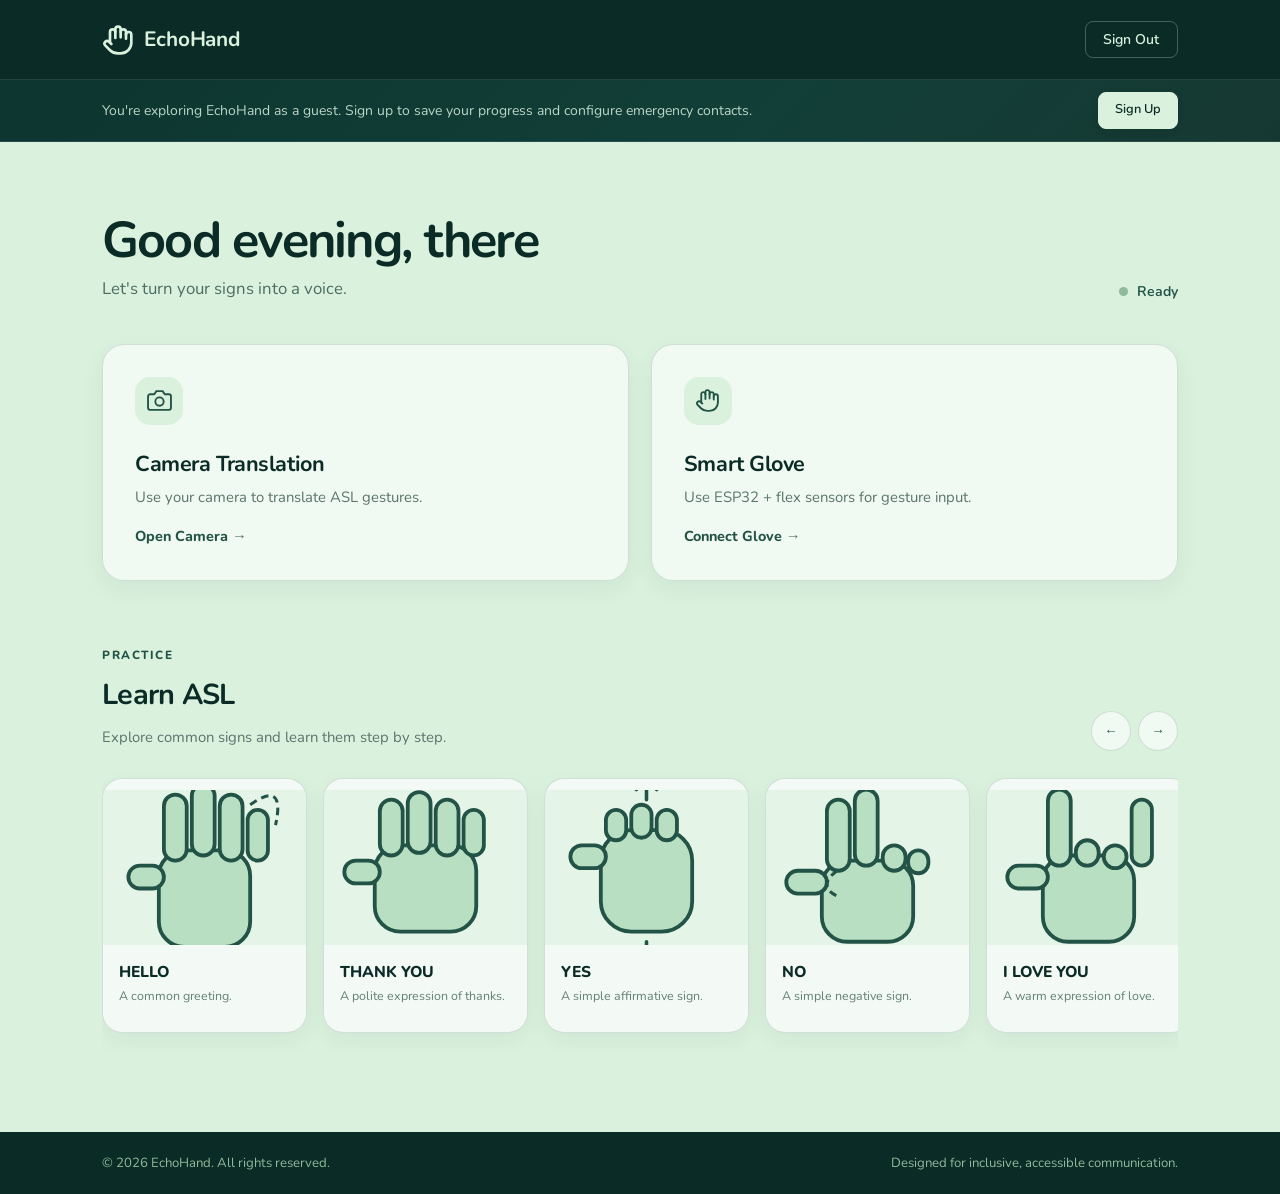
==== commit dc5173b8: "Updated landing & fixed Camera input" ====
--- a/frontend/dashboard.html
+++ b/frontend/dashboard.html
@@ -49,7 +49,6 @@
       <p>You're exploring EchoHand as a guest. Sign up to save your progress and configure emergency contacts.</p>
       <div class="guest-banner-actions">
         <a href="login.html#signup" class="btn btn-primary btn-sm">Sign Up</a>
-        <button class="btn btn-secondary btn-sm" id="dismissGuestBanner">Continue Exploring</button>
       </div>
     </div>
   </div>
--- a/frontend/css/style.css
+++ b/frontend/css/style.css
@@ -5,28 +5,19 @@
    Palette: #051F20 | #0B2B26 | #163832 | #235347 | #8EBB9B | #DAF1DE
    ========================================================================== */
 
-@import url('https://fonts.googleapis.com/css2?family=Plus+Jakarta+Sans:wght@300;400;500;600;700;800&family=Lora:ital,wght@0,400;0,500;1,400&display=swap');
+@import url('https://fonts.googleapis.com/css2?family=Nunito:wght@300;400;500;600;700;800;900&display=swap');
 
 :root {
   /* EchoHand Palette */
   --c-mint-light: #DAF1DE;
-  /* 70% Dominant Base Background */
   --c-white-tint: #FFFFFF;
-  /* Clean Card Surfaces */
   --c-mint-surface: #Eaf5ec;
-  /* Soft tinted surfaces */
   --c-mint-sage: #8EBB9B;
-  /* Medium Sage Accent */
   --c-forest-border: #235347;
-  /* Refined border & divider tone */
   --c-forest-muted: #163832;
-  /* Secondary Text */
   --c-forest-deep: #0B2B26;
-  /* Headings & Dark Elements */
   --c-forest-dark: #051F20;
-  /* Primary Body Text & Footers */
-
-  /* Semantic UI Tokens */
+
   --bg-page: var(--c-mint-light);
   --bg-card: var(--c-white-tint);
   --bg-card-hover: #F8FDF9;
@@ -41,21 +32,18 @@
   --border-card: rgba(35, 83, 71, 0.10);
   --border-focus: #235347;
 
-  /* Restrained Warm Accent for Emergency (Calm, Not Alarmist) */
   --warm-accent: #C85A48;
   --warm-accent-subtle: rgba(200, 90, 72, 0.08);
   --warm-accent-border: rgba(200, 90, 72, 0.25);
 
-  /* Subtle, Soft Shadows */
   --shadow-subtle: 0 2px 8px rgba(5, 31, 32, 0.03);
   --shadow-card: 0 8px 30px rgba(5, 31, 32, 0.05);
   --shadow-hover: 0 12px 36px rgba(5, 31, 32, 0.08);
 
-  /* Typography */
-  --font-sans: 'Plus Jakarta Sans', -apple-system, BlinkMacSystemFont, 'Segoe UI', Roboto, sans-serif;
-  --font-serif: 'Lora', Georgia, serif;
-
-  /* Layout */
+  /* Pogonia-style font — Nunito is the closest Google Fonts match */
+  --font-sans: 'Nunito', -apple-system, BlinkMacSystemFont, 'Segoe UI', Roboto, sans-serif;
+  --font-serif: 'Nunito', Georgia, serif;
+
   --max-width: 1140px;
   --header-height: 80px;
   --radius-sm: 8px;
@@ -74,11 +62,12 @@
   padding: 0;
 }
 
+/* Hide scrollbar on all pages, keep scroll functional */
 html {
-  scroll-behavior: smooth;
-  font-size: 16px;
-  -webkit-font-smoothing: antialiased;
-  -moz-osx-font-smoothing: grayscale;
+  scrollbar-width: none;
+}
+html::-webkit-scrollbar {
+  display: none;
 }
 
 body {
--- a/frontend/css/dashboard.css
+++ b/frontend/css/dashboard.css
@@ -76,6 +76,64 @@
 
 .status-indicator.is-error {
   background: #9a6c63;
+}
+
+/* =========================================================
+   GUEST BANNER
+   ========================================================= */
+
+.guest-banner {
+  background: linear-gradient(135deg, #0d3530 0%, #123F38 60%, #163832 100%);
+  border-bottom: 1px solid rgba(218, 241, 222, 0.1);
+  padding: 0.75rem 0;
+}
+
+.guest-banner-inner {
+  display: flex;
+  align-items: center;
+  justify-content: space-between;
+  gap: 1.5rem;
+  flex-wrap: wrap;
+}
+
+.guest-banner-inner p {
+  margin: 0;
+  color: rgba(218, 241, 222, 0.85);
+  font-size: 0.875rem;
+  line-height: 1.5;
+}
+
+.guest-banner-actions {
+  display: flex;
+  align-items: center;
+  gap: 0.6rem;
+  flex-shrink: 0;
+}
+
+.guest-banner-actions .btn-primary {
+  background: var(--eh-mint);
+  color: var(--eh-dark);
+  border-color: var(--eh-mint);
+  font-size: 0.8rem;
+  padding: 0.4rem 1rem;
+}
+
+.guest-banner-actions .btn-primary:hover {
+  background: #fff;
+  border-color: #fff;
+}
+
+.guest-banner-actions .btn-secondary {
+  color: rgba(218, 241, 222, 0.7);
+  border-color: rgba(218, 241, 222, 0.25);
+  font-size: 0.8rem;
+  padding: 0.4rem 1rem;
+  background: transparent;
+}
+
+.guest-banner-actions .btn-secondary:hover {
+  background: rgba(218, 241, 222, 0.1);
+  color: var(--eh-mint);
 }
 
 /* =========================================================
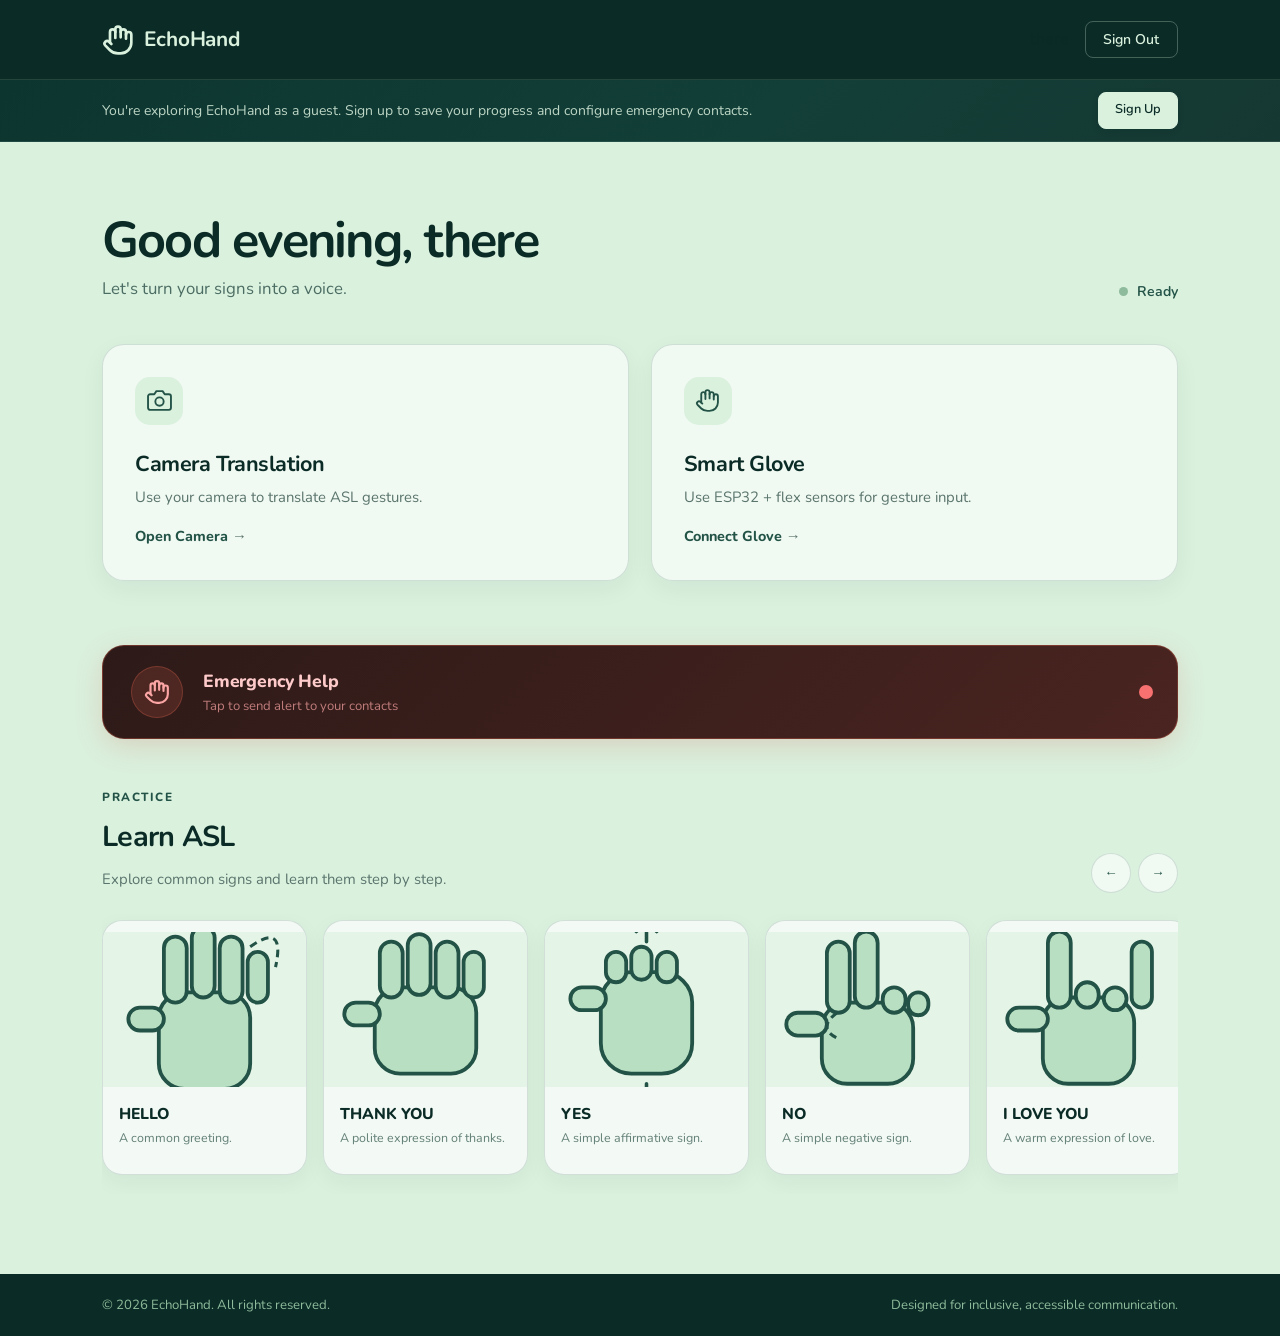
==== commit a64990dd: "glove & emergency part" ====
--- a/frontend/dashboard.html
+++ b/frontend/dashboard.html
@@ -107,6 +107,26 @@
         </button>
 
       </section>
+
+      <!-- EMERGENCY PANIC BUTTON -->
+      <div class="emergency-panic-wrapper">
+        <button class="emergency-panic-btn" id="emergencyPanicBtn" type="button">
+          <span class="emergency-panic-icon">
+            <svg viewBox="0 0 24 24" fill="none" stroke="currentColor" stroke-width="2"
+                 stroke-linecap="round" stroke-linejoin="round">
+              <path d="M18 11V6a2 2 0 0 0-2-2v0a2 2 0 0 0-2 2v0"/>
+              <path d="M14 10V4a2 2 0 0 0-2-2v0a2 2 0 0 0-2 2v2"/>
+              <path d="M10 10.5V6a2 2 0 0 0-2-2v0a2 2 0 0 0-2 2v8"/>
+              <path d="M18 8a2 2 0 1 1 4 0v6a8 8 0 0 1-8 8h-2c-2.8 0-4.5-.86-5.99-2.34l-3.6-3.6a2 2 0 0 1 2.83-2.82L7 15"/>
+            </svg>
+          </span>
+          <span class="emergency-panic-text">
+            <strong>Emergency Help</strong>
+            <span>Tap to send alert to your contacts</span>
+          </span>
+          <span class="emergency-panic-pulse" aria-hidden="true"></span>
+        </button>
+      </div>
 
       <!-- ASL CARDS BELOW INPUT CHOICES -->
       <section class="asl-section" aria-labelledby="aslSectionTitle">
@@ -497,10 +517,17 @@
               aria-label="Close emergency help">×</button>
     </div>
 
-    <div class="emergency-help-badge">HELP — Emergency Gesture</div>
+    <div class="emergency-help-badge" id="emergencyHelpBadge">🚨 HELP — Emergency Gesture</div>
 
     <div class="emergency-gesture-visual">
-      <div class="emergency-image-placeholder">HELP gesture illustration</div>
+      <svg viewBox="0 0 80 90" fill="none" xmlns="http://www.w3.org/2000/svg" style="width:80px;height:90px">
+        <rect x="20" y="52" width="40" height="28" rx="12" fill="#c2d9c8" stroke="#235347" stroke-width="1.5"/>
+        <rect x="16" y="30" width="48" height="26" rx="10" fill="#b8dfc2" stroke="#235347" stroke-width="2"/>
+        <rect x="20" y="14" width="8" height="18" rx="4" fill="#b8dfc2" stroke="#235347" stroke-width="1.5"/>
+        <rect x="30" y="10" width="8" height="22" rx="4" fill="#b8dfc2" stroke="#235347" stroke-width="1.5"/>
+        <rect x="40" y="12" width="8" height="20" rx="4" fill="#b8dfc2" stroke="#235347" stroke-width="1.5"/>
+        <rect x="50" y="16" width="8" height="16" rx="4" fill="#b8dfc2" stroke="#235347" stroke-width="1.5"/>
+      </svg>
     </div>
 
     <div class="emergency-info-text">
--- a/frontend/css/dashboard.css
+++ b/frontend/css/dashboard.css
@@ -1041,6 +1041,96 @@
 }
 
 /* =========================================================
+   EMERGENCY PANIC BUTTON
+   ========================================================= */
+
+.emergency-panic-wrapper {
+  margin-bottom: 3rem;
+}
+
+.emergency-panic-btn {
+  position: relative;
+  width: 100%;
+  display: flex;
+  align-items: center;
+  gap: 1.25rem;
+  padding: 1.25rem 1.75rem;
+  background: linear-gradient(135deg, #2d1a18 0%, #4a2420 100%);
+  border: 1px solid rgba(200, 90, 72, 0.4);
+  border-radius: var(--eh-radius);
+  color: #fca5a5;
+  cursor: pointer;
+  overflow: hidden;
+  transition: transform var(--eh-transition), box-shadow var(--eh-transition);
+  box-shadow: 0 8px 28px rgba(200, 90, 72, 0.2);
+  text-align: left;
+}
+
+.emergency-panic-btn:hover {
+  transform: translateY(-2px);
+  box-shadow: 0 14px 36px rgba(200, 90, 72, 0.32);
+  border-color: rgba(200, 90, 72, 0.65);
+}
+
+.emergency-panic-btn:active {
+  transform: scale(0.98);
+}
+
+.emergency-panic-icon {
+  flex-shrink: 0;
+  width: 52px;
+  height: 52px;
+  border-radius: 50%;
+  background: rgba(200, 90, 72, 0.2);
+  border: 1px solid rgba(200, 90, 72, 0.35);
+  display: grid;
+  place-items: center;
+  color: #fca5a5;
+}
+
+.emergency-panic-icon svg {
+  width: 26px;
+  height: 26px;
+}
+
+.emergency-panic-text {
+  display: flex;
+  flex-direction: column;
+  gap: 0.2rem;
+  flex: 1;
+}
+
+.emergency-panic-text strong {
+  font-size: 1.1rem;
+  font-weight: 800;
+  color: #fecaca;
+  letter-spacing: -0.01em;
+}
+
+.emergency-panic-text span {
+  font-size: 0.82rem;
+  color: rgba(252, 165, 165, 0.7);
+}
+
+/* Pulsing ring animation */
+.emergency-panic-pulse {
+  position: absolute;
+  right: 1.5rem;
+  width: 14px;
+  height: 14px;
+  border-radius: 50%;
+  background: #f87171;
+  box-shadow: 0 0 0 0 rgba(248, 113, 113, 0.5);
+  animation: emergencyPulse 2s ease-in-out infinite;
+}
+
+@keyframes emergencyPulse {
+  0%   { box-shadow: 0 0 0 0 rgba(248, 113, 113, 0.5); }
+  70%  { box-shadow: 0 0 0 12px rgba(248, 113, 113, 0); }
+  100% { box-shadow: 0 0 0 0 rgba(248, 113, 113, 0); }
+}
+
+/* =========================================================
    EMERGENCY MODAL — contacts list
    ========================================================= */
 
@@ -1054,42 +1144,87 @@
 .emergency-contact-item {
   display: flex;
   align-items: center;
-  justify-content: space-between;
   gap: 1rem;
-  padding: 0.7rem 1rem;
+  padding: 0.85rem 1rem;
   border-radius: 12px;
   background: rgba(218, 241, 222, 0.4);
   border: 1px solid rgba(35, 83, 71, 0.1);
-  font-size: 0.88rem;
+  text-decoration: none;
+  color: var(--eh-dark);
+  transition: background var(--eh-transition), transform var(--eh-transition);
+}
+
+.emergency-contact-item:hover {
+  background: rgba(218, 241, 222, 0.65);
+  transform: translateY(-1px);
+}
+
+.emergency-contact-avatar {
+  flex-shrink: 0;
+  width: 38px;
+  height: 38px;
+  border-radius: 50%;
+  background: var(--eh-green);
+  color: var(--eh-mint);
+  display: grid;
+  place-items: center;
+  font-size: 1rem;
+  font-weight: 800;
+}
+
+.emergency-contact-info {
+  flex: 1;
+  display: flex;
+  flex-direction: column;
+  gap: 0.15rem;
 }
 
 .emergency-contact-name {
   font-weight: 700;
   color: var(--eh-dark);
+  font-size: 0.9rem;
 }
 
 .emergency-contact-phone {
   color: #5a756d;
-  font-size: 0.82rem;
-}
-
-.emergency-whatsapp-btn {
+  font-size: 0.78rem;
+}
+
+.emergency-wa-badge {
   display: inline-flex;
   align-items: center;
   gap: 0.35rem;
-  padding: 0.35rem 0.75rem;
+  padding: 0.4rem 0.85rem;
   border-radius: 8px;
   background: #25D366;
   color: #fff;
   font-size: 0.78rem;
   font-weight: 700;
-  text-decoration: none;
-  transition: opacity var(--eh-transition);
   white-space: nowrap;
-}
-
-.emergency-whatsapp-btn:hover {
-  opacity: 0.88;
+  flex-shrink: 0;
+}
+
+.emergency-no-contacts {
+  font-size: 0.82rem;
+  color: #5a756d;
+  padding: 0.5rem 0;
+}
+
+.emergency-no-contacts a {
+  color: #235347;
+  text-decoration: underline;
+}
+
+/* Alerting state — badge pulses red */
+.emergency-help-badge.is-alerting {
+  background: rgba(200, 90, 72, 0.18);
+  color: #c85a48;
+  animation: badgePulse 1s ease-in-out 3;
+}
+
+@keyframes badgePulse {
+  0%, 100% { opacity: 1; }
+  50%       { opacity: 0.5; }
 }
 
 
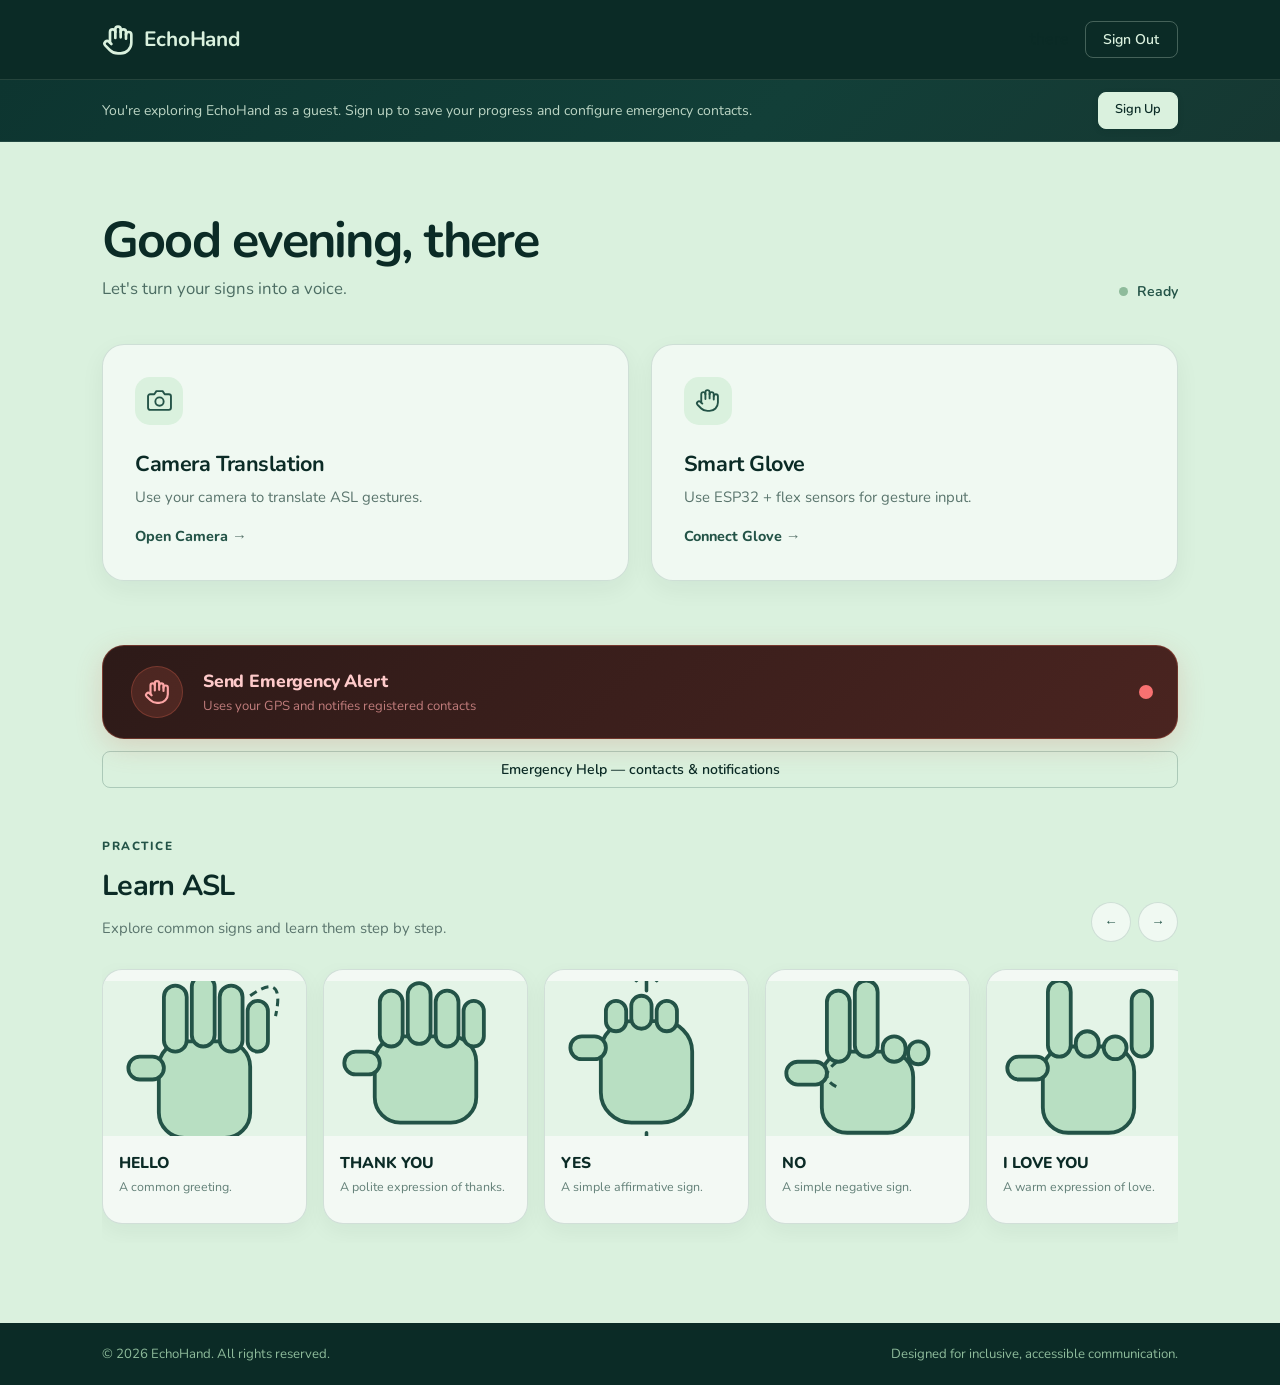
==== commit a738b784: "implement Firebase emergency alerts" ====
--- a/frontend/dashboard.html
+++ b/frontend/dashboard.html
@@ -108,7 +108,7 @@
 
       </section>
 
-      <!-- EMERGENCY PANIC BUTTON -->
+      <!-- EMERGENCY CONTROLS -->
       <div class="emergency-panic-wrapper">
         <button class="emergency-panic-btn" id="emergencyPanicBtn" type="button">
           <span class="emergency-panic-icon">
@@ -121,10 +121,13 @@
             </svg>
           </span>
           <span class="emergency-panic-text">
-            <strong>Emergency Help</strong>
-            <span>Tap to send alert to your contacts</span>
+            <strong>Send Emergency Alert</strong>
+            <span>Uses your GPS and notifies registered contacts</span>
           </span>
           <span class="emergency-panic-pulse" aria-hidden="true"></span>
+        </button>
+        <button class="btn btn-secondary btn-sm emergency-help-open-btn" id="openEmergencyHelpBtn" type="button">
+          Emergency Help — contacts &amp; notifications
         </button>
       </div>
 
@@ -531,12 +534,13 @@
     </div>
 
     <div class="emergency-info-text">
-      <p>Use the <strong>HELP</strong> gesture when emergency assistance is needed.</p>
-      <ul>
-        <li>EchoHand can request your current browser location.</li>
-        <li>A Google Maps location link can be prepared.</li>
-        <li>Saved emergency contacts can be used later when MongoDB/backend integration is added.</li>
-      </ul>
+      <p><strong>Register this phone</strong> so you can receive emergency push alerts. No alert is sent when you enable notifications.</p>
+      <p class="emergency-info-secondary">When the account holder triggers HELP or <em>Send Emergency Alert</em>, registered devices receive the user&apos;s live location.</p>
+    </div>
+
+    <!-- Status of GPS and FCM alert dispatch -->
+    <div class="emergency-status-box" id="emergencyStatusBox" hidden>
+      <span id="emergencyStatusText"></span>
     </div>
 
     <div class="emergency-location-box" id="emergencyLocationBox" hidden>
@@ -546,11 +550,11 @@
     <div class="emergency-contacts-list" id="emergencyContactsList"></div>
 
     <div class="eh-modal-footer emergency-modal-footer">
-      <button class="btn btn-secondary btn-sm" id="emergencyGetLocationBtn" type="button">
-        Get My Location
+      <button class="btn btn-primary btn-sm" id="emergencySendAlertBtn" type="button" title="Send emergency alert with your current GPS location">
+        🚨 Send Emergency Alert
       </button>
-      <button class="btn btn-primary btn-sm" id="emergencyAlertBtn" type="button" hidden>
-        Prepare Alert
+      <button class="btn btn-secondary btn-sm" id="emergencyGetLocationBtn" type="button" hidden>
+        📍 Get Location
       </button>
     </div>
   </div>
@@ -564,7 +568,13 @@
     </div>
   </footer>
 
-  <!-- Keep your existing global app.js. These dashboard modules are independent. -->
+  <!-- Firebase Web SDK (v10 Compat) & Messaging -->
+  <script src="https://www.gstatic.com/firebasejs/10.13.0/firebase-app-compat.js"></script>
+  <script src="https://www.gstatic.com/firebasejs/10.13.0/firebase-messaging-compat.js"></script>
+  <script src="js/firebase-config.js"></script>
+  <script src="js/firebase-messaging.js"></script>
+
+  <!-- EchoHand Application Modules -->
   <script src="js/app.js"></script>
   <script src="js/speech.js"></script>
   <script src="js/camera.js"></script>
--- a/frontend/css/dashboard.css
+++ b/frontend/css/dashboard.css
@@ -1046,6 +1046,34 @@
 
 .emergency-panic-wrapper {
   margin-bottom: 3rem;
+  display: flex;
+  flex-direction: column;
+  gap: 0.75rem;
+}
+
+.emergency-help-open-btn {
+  width: 100%;
+  justify-content: center;
+}
+
+.emergency-info-secondary {
+  font-size: 0.9rem;
+  opacity: 0.85;
+  margin-top: 0.5rem;
+}
+
+.emergency-contact-optional {
+  margin-top: 0.75rem;
+  font-size: 0.82rem;
+}
+
+.emergency-contact-optional summary {
+  cursor: pointer;
+  color: var(--eh-muted, #5a6b62);
+}
+
+.emergency-contact-optional-body {
+  margin-top: 0.5rem;
 }
 
 .emergency-panic-btn {
@@ -1226,6 +1254,190 @@
   0%, 100% { opacity: 1; }
   50%       { opacity: 0.5; }
 }
+
+/* Emergency Status Box */
+.emergency-status-box {
+  margin: 0.75rem 1.2rem;
+  padding: 0.75rem 1rem;
+  border-radius: 10px;
+  background: rgba(218, 241, 222, 0.4);
+  border: 1px solid rgba(35, 83, 71, 0.15);
+  font-size: 0.85rem;
+  line-height: 1.4;
+  color: var(--eh-dark);
+  display: flex;
+  align-items: center;
+  gap: 0.6rem;
+  transition: all 0.25s ease;
+}
+
+.emergency-status-box.is-loading {
+  background: rgba(56, 189, 248, 0.1);
+  border-color: rgba(14, 165, 233, 0.3);
+  color: #0369a1;
+}
+
+.emergency-status-box.is-success {
+  background: rgba(34, 197, 94, 0.12);
+  border-color: rgba(34, 197, 94, 0.35);
+  color: #15803d;
+}
+
+.emergency-status-box.is-error {
+  background: rgba(239, 68, 68, 0.12);
+  border-color: rgba(239, 68, 68, 0.35);
+  color: #b91c1c;
+}
+
+.emergency-spinner {
+  display: inline-block;
+  width: 14px;
+  height: 14px;
+  border: 2px solid currentColor;
+  border-right-color: transparent;
+  border-radius: 50%;
+  animation: spin 0.75s linear infinite;
+  vertical-align: middle;
+}
+
+@keyframes spin {
+  to { transform: rotate(360deg); }
+}
+
+/* Contact Card with FCM state */
+.emergency-contact-card {
+  display: flex;
+  flex-direction: column;
+  gap: 0.6rem;
+  padding: 0.9rem 1rem;
+  border-radius: 12px;
+  background: rgba(218, 241, 222, 0.45);
+  border: 1px solid rgba(35, 83, 71, 0.12);
+  transition: background var(--eh-transition), transform var(--eh-transition);
+}
+
+.emergency-contact-main {
+  display: flex;
+  align-items: center;
+  gap: 0.85rem;
+}
+
+.emergency-contact-title-row {
+  display: flex;
+  align-items: center;
+  gap: 0.5rem;
+}
+
+.primary-tag {
+  font-size: 0.68rem;
+  font-weight: 700;
+  text-transform: uppercase;
+  letter-spacing: 0.04em;
+  padding: 0.15rem 0.45rem;
+  border-radius: 4px;
+  background: var(--eh-green);
+  color: var(--eh-mint);
+}
+
+.emergency-contact-meta {
+  font-size: 0.78rem;
+  color: #4a675e;
+}
+
+.contact-fcm-pill {
+  display: inline-flex;
+  align-items: center;
+  font-size: 0.72rem;
+  font-weight: 600;
+  padding: 0.2rem 0.5rem;
+  border-radius: 6px;
+  margin-top: 0.2rem;
+}
+
+.contact-fcm-pill.is-active {
+  background: rgba(34, 197, 94, 0.15);
+  color: #166534;
+  border: 1px solid rgba(34, 197, 94, 0.25);
+}
+
+.contact-fcm-pill.is-inactive {
+  background: rgba(245, 158, 11, 0.15);
+  color: #b45309;
+  border: 1px solid rgba(245, 158, 11, 0.25);
+}
+
+.emergency-contact-actions {
+  display: flex;
+  flex-wrap: wrap;
+  align-items: center;
+  gap: 0.5rem;
+  padding-top: 0.4rem;
+  border-top: 1px solid rgba(35, 83, 71, 0.08);
+}
+
+.btn-xs {
+  font-size: 0.74rem;
+  padding: 0.3rem 0.65rem;
+  border-radius: 6px;
+  cursor: pointer;
+  background: #fff;
+  border: 1px solid rgba(35, 83, 71, 0.25);
+  color: var(--eh-green);
+  font-weight: 600;
+  transition: all 0.15s ease;
+}
+
+.btn-xs:hover {
+  background: var(--eh-green);
+  color: #fff;
+  border-color: var(--eh-green);
+}
+
+.emergency-backup-wa {
+  margin-left: auto;
+  font-size: 0.72rem;
+  color: #128c7e;
+  text-decoration: underline;
+  cursor: pointer;
+}
+
+/* Contact Invite Prompt Onboarding */
+.emergency-invite-prompt {
+  text-align: center;
+  padding: 1.2rem;
+  background: rgba(218, 241, 222, 0.5);
+  border-radius: 14px;
+  border: 1px solid rgba(35, 83, 71, 0.15);
+}
+
+.invite-banner-icon {
+  font-size: 2.2rem;
+  margin-bottom: 0.5rem;
+}
+
+.emergency-invite-prompt h3 {
+  color: var(--eh-dark);
+  font-size: 1.1rem;
+  margin-bottom: 0.4rem;
+}
+
+.emergency-invite-prompt p {
+  font-size: 0.85rem;
+  color: #43635a;
+  line-height: 1.45;
+  margin-bottom: 0.5rem;
+}
+
+.emergency-invite-success {
+  text-align: center;
+  padding: 1.2rem;
+  background: rgba(34, 197, 94, 0.12);
+  border-radius: 12px;
+  border: 1px solid rgba(34, 197, 94, 0.3);
+  color: #166534;
+  font-size: 0.9rem;
+}
+
 
 
 
